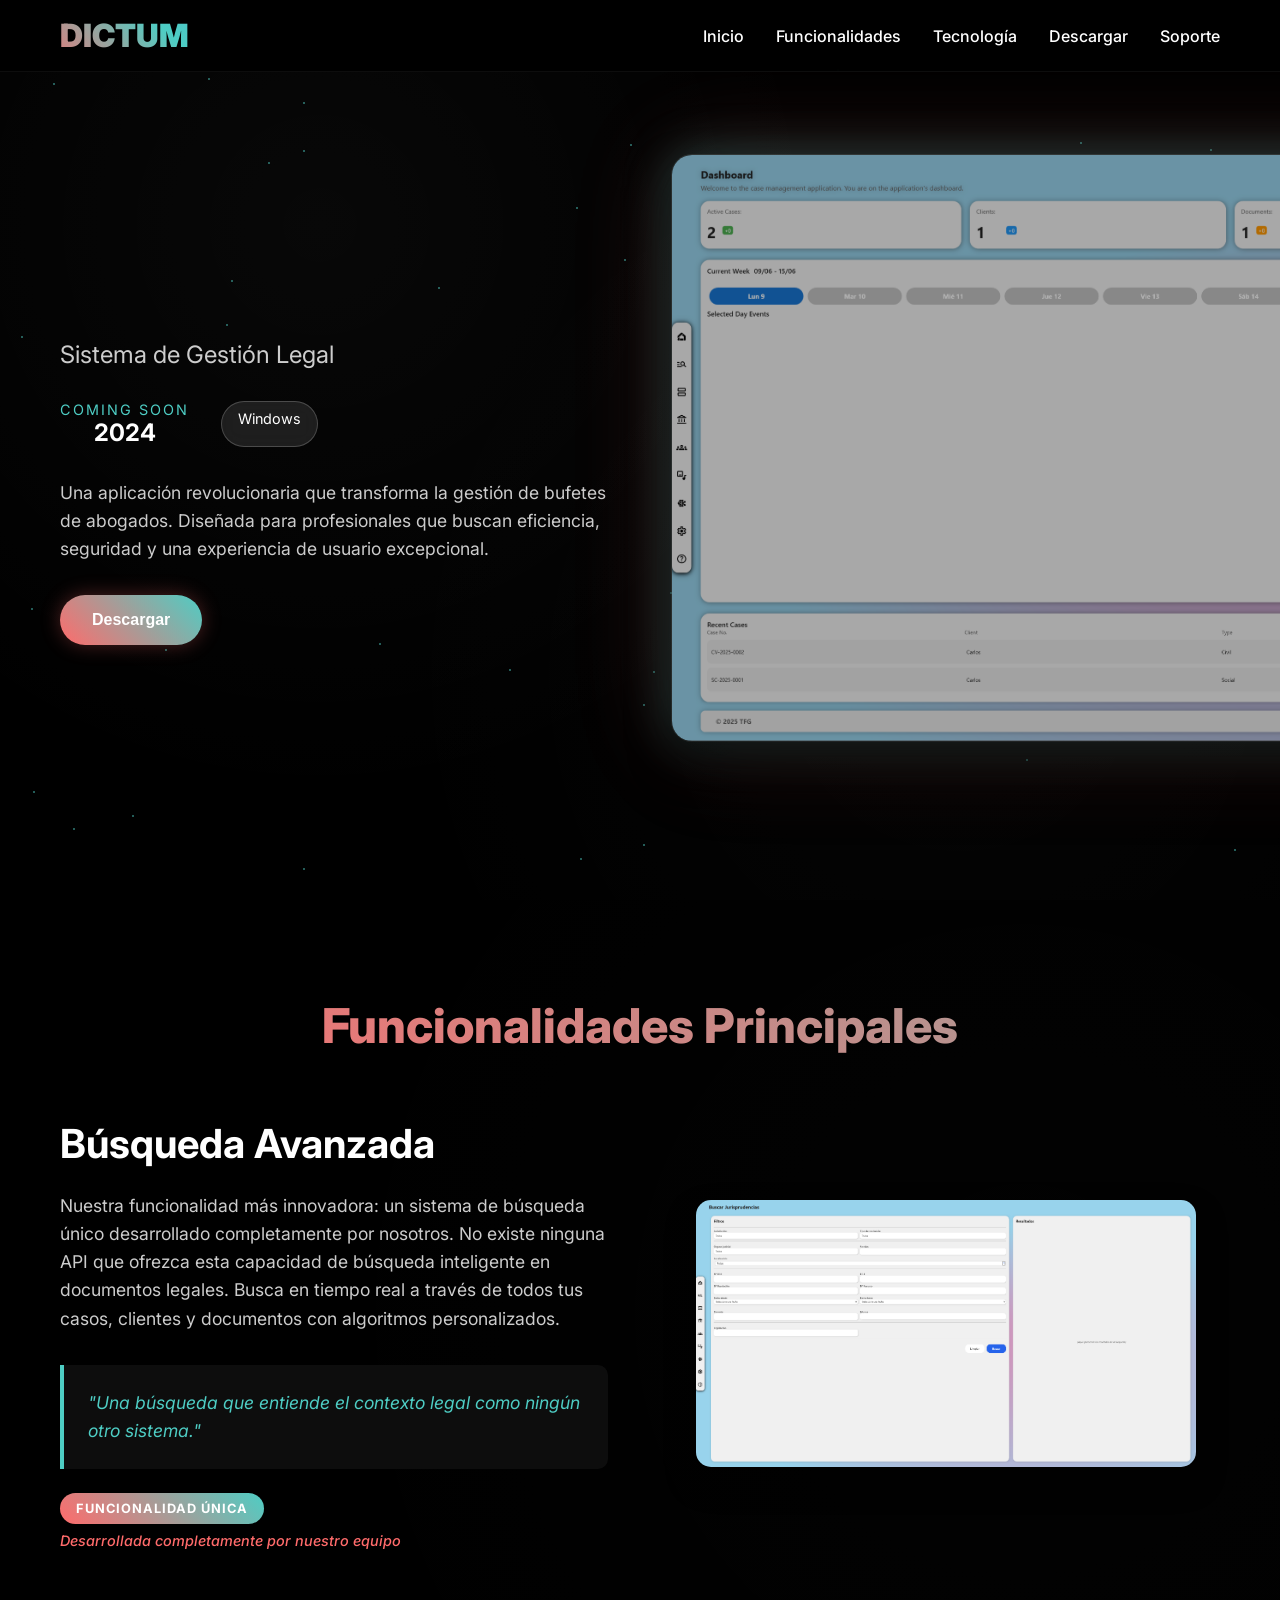
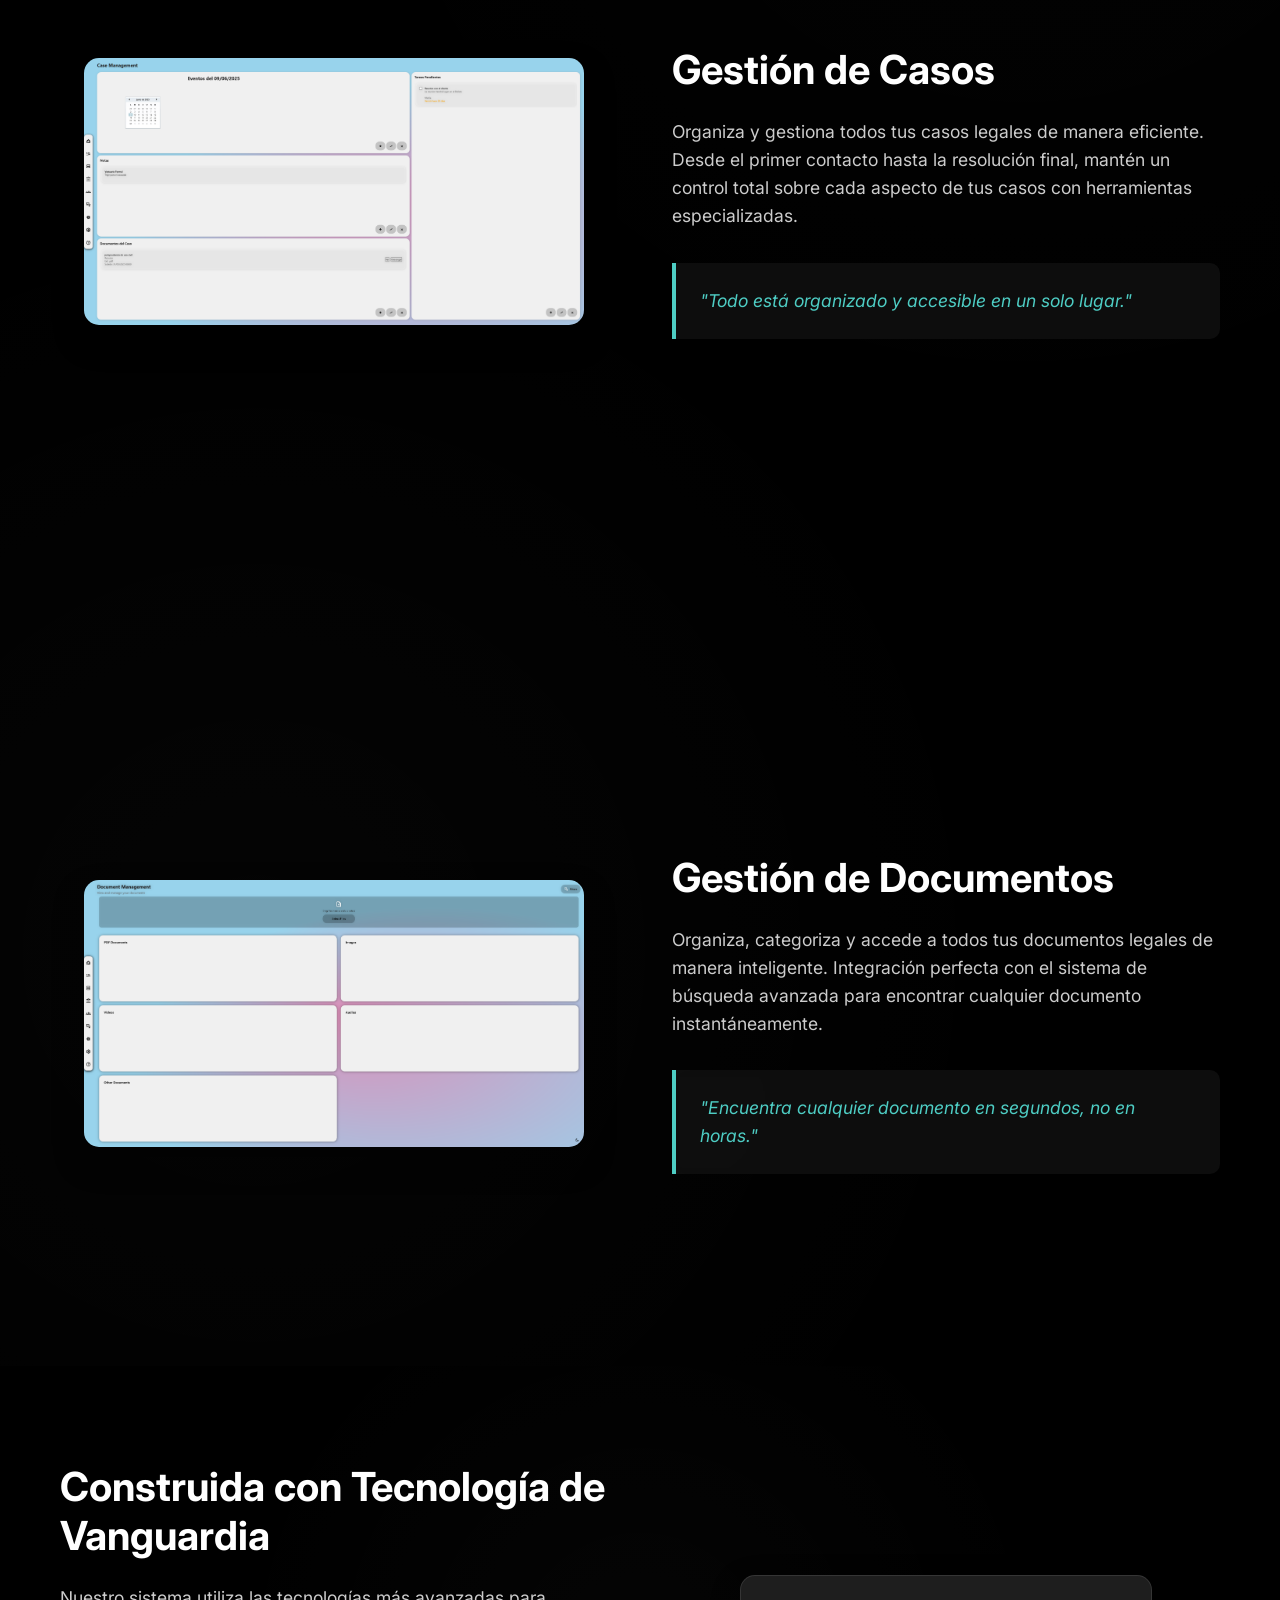
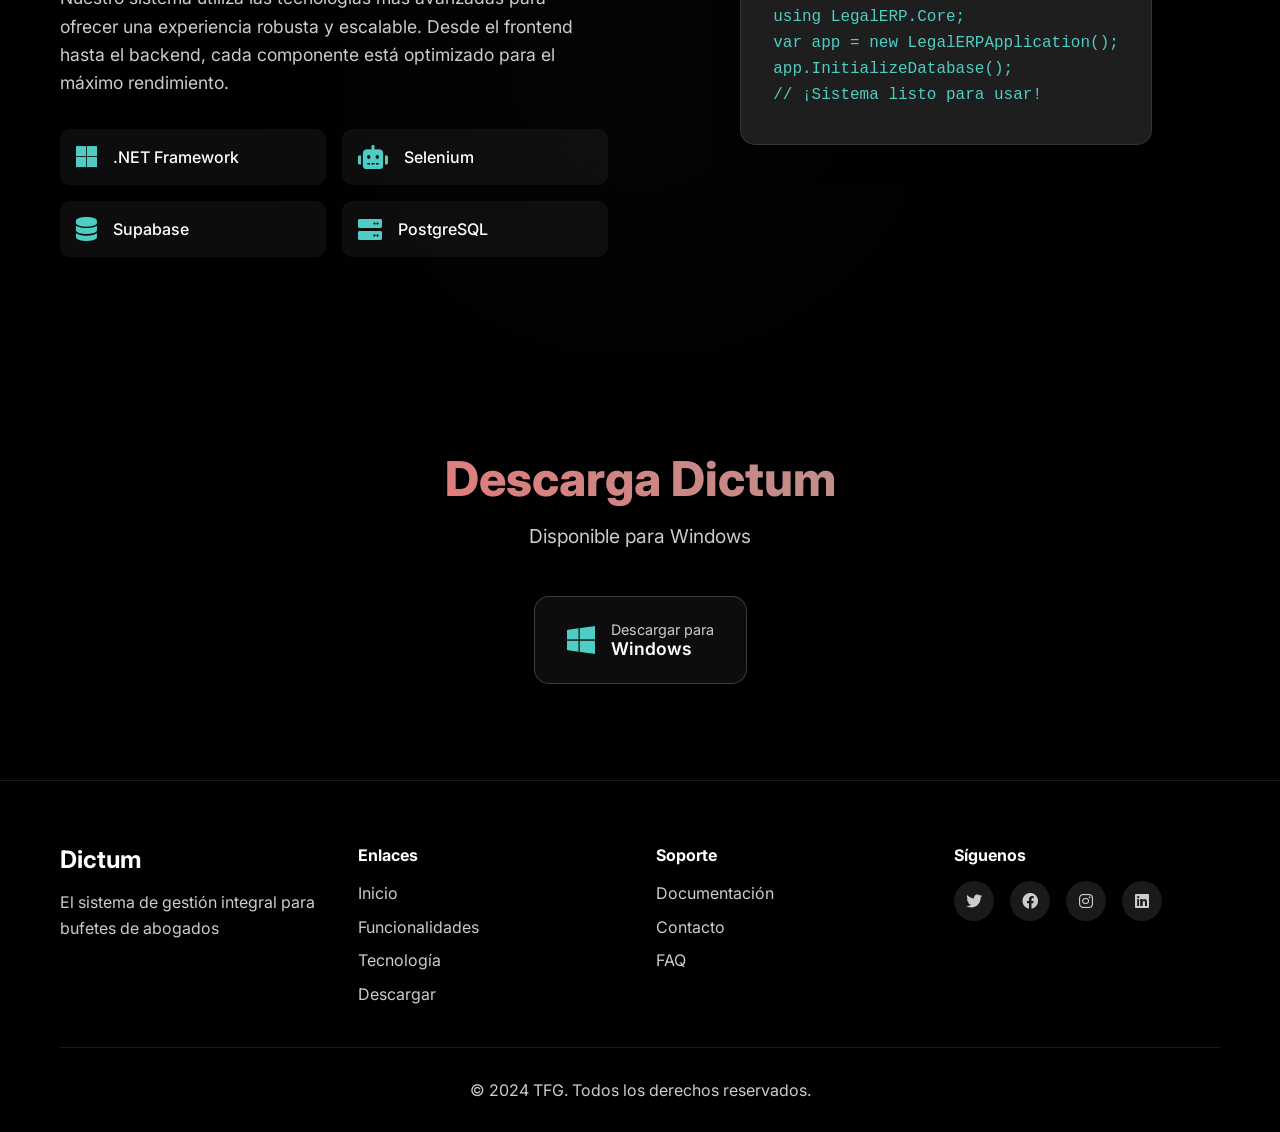
==== index.html @ cd746953 "." ====
<!DOCTYPE html>
<html lang="es">
<head>
    <meta charset="UTF-8">
    <meta name="viewport" content="width=device-width, initial-scale=1.0">
    <title>TFG - Sistema de Gestión Legal</title>
    <link rel="stylesheet" href="gta-style.css">
    <link href="https://fonts.googleapis.com/css2?family=Inter:wght@300;400;500;600;700;800;900&display=swap" rel="stylesheet">
    <link rel="stylesheet" href="https://cdnjs.cloudflare.com/ajax/libs/font-awesome/6.0.0/css/all.min.css">
</head>
<body>
    <!-- Navigation -->
    <nav class="navbar">
        <div class="nav-container">
            <div class="nav-logo">
                <span>DICTUM</span>
            </div>
            <ul class="nav-menu">
                <li><a href="#inicio">Inicio</a></li>
                <li><a href="#personajes">Funcionalidades</a></li>
                <li><a href="#tecnologia">Tecnología</a></li>
                <li><a href="#descargar">Descargar</a></li>
                <li><a href="#soporte">Soporte</a></li>
            </ul>
            <div class="nav-toggle">
                <span></span>
                <span></span>
                <span></span>
            </div>
        </div>
    </nav>

    <!-- Hero Section -->
    <section id="inicio" class="hero">
        <div class="hero-content">
            <div class="hero-text">
                <h1 class="hero-title">
                    <span class="title-main">TFG</span>
                    <span class="title-subtitle">Sistema de Gestión Legal</span>
                </h1>
                <div class="hero-info">
                    <div class="release-info">
                        <span class="coming-soon">Coming Soon</span>
                        <span class="release-date">2024</span>
                    </div>
                    <div class="platforms">
                        <span>Windows</span>
                    </div>
                </div>
                <p class="hero-description">
                    Una aplicación revolucionaria que transforma la gestión de bufetes de abogados. 
                    Diseñada para profesionales que buscan eficiencia, seguridad y una experiencia de usuario excepcional.
                </p>
                <div class="hero-buttons">
                    <button class="btn btn-primary">Descargar</button>
                </div>
            </div>
            <div class="hero-visual">
                <div class="app-showcase">
                    <img src="Recursos/Main/mainclaro.png" alt="TFG App Interface" class="app-screenshot" style="width: 200%;">
                </div>
            </div>
        </div>
    </section>

    <!-- Features Section (Personajes) -->
    <section id="personajes" class="features-section">
        <div class="container">
            <h2 class="section-title">Funcionalidades Principales</h2>
            
            <!-- Búsqueda Avanzada - Funcionalidad Única -->
            <div class="feature-character">
                <div class="character-content">
                    <div class="character-text">
                        <h3>Búsqueda Avanzada</h3>
                        <p>Nuestra funcionalidad más innovadora: un sistema de búsqueda único desarrollado completamente por nosotros. No existe ninguna API que ofrezca esta capacidad de búsqueda inteligente en documentos legales. Busca en tiempo real a través de todos tus casos, clientes y documentos con algoritmos personalizados.</p>
                        <div class="character-quotes">
                            <p>"Una búsqueda que entiende el contexto legal como ningún otro sistema."</p>
                        </div>
                        <div class="feature-highlight">
                            <span class="highlight-badge">FUNCIONALIDAD ÚNICA</span>
                            <span class="highlight-text">Desarrollada completamente por nuestro equipo</span>
                        </div>
                    </div>
                    <div class="character-visual">
                        <img src="Recursos/Busqueda/busquedaClaro.png" alt="Búsqueda Avanzada" class="character-image">
                    </div>
                </div>
            </div>

            <!-- Gestión de Casos -->
            <div class="feature-character">
                <div class="character-content reverse">
                    <div class="character-visual">
                        <img src="Recursos/Casos/casosclaro.png" alt="Gestión de Casos" class="character-image">
                    </div>
                    <div class="character-text">
                        <h3>Gestión de Casos</h3>
                        <p>Organiza y gestiona todos tus casos legales de manera eficiente. Desde el primer contacto hasta la resolución final, mantén un control total sobre cada aspecto de tus casos con herramientas especializadas.</p>
                        <div class="character-quotes">
                            <p>"Todo está organizado y accesible en un solo lugar."</p>
                        </div>
                    </div>
                </div>
            </div>

            <!-- Gestión de Clientes -->
            <div class="feature-character">
                <div class="character-content">
                    <div class="character-text">
                        <h3>Gestión de Clientes</h3>
                        <p>Mantén una base de datos completa de todos tus clientes con información detallada, historial de casos y comunicación integrada. Cada cliente tiene su historia perfectamente documentada.</p>
                        <div class="character-quotes">
                            <p>"Cada cliente tiene su historia, y ahora está perfectamente documentada."</p>
                        </div>
                    </div>
                    <div class="character-visual">
                        <img src="Recursos/Clientes/Clientes.png" alt="Gestión de Clientes" class="character-image">
                    </div>
                </div>
            </div>

            <!-- Gestión de Documentos -->
            <div class="feature-character">
                <div class="character-content reverse">
                    <div class="character-visual">
                        <img src="Recursos/Documentos/documentosclaro.png" alt="Gestión de Documentos" class="character-image">
                    </div>
                    <div class="character-text">
                        <h3>Gestión de Documentos</h3>
                        <p>Organiza, categoriza y accede a todos tus documentos legales de manera inteligente. Integración perfecta con el sistema de búsqueda avanzada para encontrar cualquier documento instantáneamente.</p>
                        <div class="character-quotes">
                            <p>"Encuentra cualquier documento en segundos, no en horas."</p>
                        </div>
                    </div>
                </div>
            </div>
        </div>
    </section>

    <!-- Technology Section -->
    <section id="tecnologia" class="technology-section">
        <div class="container">
            <div class="tech-content">
                <div class="tech-text">
                    <h2>Construida con Tecnología de Vanguardia</h2>
                    <p>Nuestro sistema utiliza las tecnologías más avanzadas para ofrecer una experiencia robusta y escalable. Desde el frontend hasta el backend, cada componente está optimizado para el máximo rendimiento.</p>
                    <div class="tech-stack">
                        <div class="tech-item">
                            <i class="fab fa-microsoft"></i>
                            <span>.NET Framework</span>
                        </div>
                        <div class="tech-item">
                            <i class="fas fa-robot"></i>
                            <span>Selenium</span>
                        </div>
                        <div class="tech-item">
                            <i class="fas fa-database"></i>
                            <span>Supabase</span>
                        </div>
                        <div class="tech-item">
                            <i class="fas fa-server"></i>
                            <span>PostgreSQL</span>
                        </div>
                    </div>
                </div>
                <div class="tech-visual">
                    <div class="code-animation">
                        <div class="code-line">using LegalERP.Core;</div>
                        <div class="code-line">var app = new LegalERPApplication();</div>
                        <div class="code-line">app.InitializeDatabase();</div>
                        <div class="code-line">// ¡Sistema listo para usar!</div>
                    </div>
                </div>
            </div>
        </div>
    </section>

    <!-- Download Section -->
    <section id="descargar" class="download-section">
        <div class="container">
            <h2>Descarga Dictum</h2>
            <p>Disponible para Windows</p>
            <div class="download-buttons">
                <a href="#" class="download-btn">
                    <i class="fab fa-windows"></i>
                    <div>
                        <span>Descargar para</span>
                        <strong>Windows</strong>
                    </div>
                </a>
            </div>
        </div>
    </section>

    <!-- Footer -->
    <footer class="footer">
        <div class="container">
            <div class="footer-content">
                <div class="footer-section">
                    <h3>Dictum</h3>
                    <p>El sistema de gestión integral para bufetes de abogados</p>
                </div>
                <div class="footer-section">
                    <h4>Enlaces</h4>
                    <ul>
                        <li><a href="#inicio">Inicio</a></li>
                        <li><a href="#personajes">Funcionalidades</a></li>
                        <li><a href="#tecnologia">Tecnología</a></li>
                        <li><a href="#descargar">Descargar</a></li>
                    </ul>
                </div>
                <div class="footer-section">
                    <h4>Soporte</h4>
                    <ul>
                        <li><a href="#">Documentación</a></li>
                        <li><a href="#">Contacto</a></li>
                        <li><a href="#">FAQ</a></li>
                    </ul>
                </div>
                <div class="footer-section">
                    <h4>Síguenos</h4>
                    <div class="social-links">
                        <a href="#"><i class="fab fa-twitter"></i></a>
                        <a href="#"><i class="fab fa-facebook"></i></a>
                        <a href="#"><i class="fab fa-instagram"></i></a>
                        <a href="#"><i class="fab fa-linkedin"></i></a>
                    </div>
                </div>
            </div>
            <div class="footer-bottom">
                <p>&copy; 2024 TFG. Todos los derechos reservados.</p>
            </div>
        </div>
    </footer>

    <script src="gta-style.js"></script>
</body>
</html>
---- gta-style.css ----
/* Reset y configuración base */
* {
    margin: 0;
    padding: 0;
    box-sizing: border-box;
}

body {
    font-family: 'Inter', sans-serif;
    background: #000000;
    color: #ffffff;
    overflow-x: hidden;
}

.container {
    max-width: 1200px;
    margin: 0 auto;
    padding: 0 20px;
}

/* Navigation */
.navbar {
    position: fixed;
    top: 0;
    width: 100%;
    background: rgba(0, 0, 0, 0.95);
    backdrop-filter: blur(10px);
    z-index: 1000;
    padding: 1rem 0;
    border-bottom: 1px solid rgba(255, 255, 255, 0.05);
}

.nav-container {
    max-width: 1200px;
    margin: 0 auto;
    padding: 0 20px;
    display: flex;
    justify-content: space-between;
    align-items: center;
}

.nav-logo span {
    font-size: 2rem;
    font-weight: 900;
    background: linear-gradient(45deg, #ff6b6b, #4ecdc4, #45b7d1);
    background-size: 200% 200%;
    -webkit-background-clip: text;
    -webkit-text-fill-color: transparent;
    background-clip: text;
    animation: gradientShift 3s ease-in-out infinite;
}

@keyframes gradientShift {
    0%, 100% { background-position: 0% 50%; }
    50% { background-position: 100% 50%; }
}

.nav-menu {
    display: flex;
    list-style: none;
    gap: 2rem;
}

.nav-menu a {
    color: #ffffff;
    text-decoration: none;
    font-weight: 500;
    transition: all 0.3s ease;
    position: relative;
}

.nav-menu a:hover {
    color: #4ecdc4;
    text-shadow: 0 0 10px rgba(78, 205, 196, 0.5);
}

.nav-menu a::after {
    content: '';
    position: absolute;
    bottom: -5px;
    left: 0;
    width: 0;
    height: 2px;
    background: linear-gradient(45deg, #ff6b6b, #4ecdc4);
    transition: width 0.3s ease;
}

.nav-menu a:hover::after {
    width: 100%;
}

.nav-toggle {
    display: none;
    flex-direction: column;
    cursor: pointer;
}

.nav-toggle span {
    width: 25px;
    height: 3px;
    background: #ffffff;
    margin: 3px 0;
    transition: 0.3s;
}

/* Hero Section */
.hero {
    min-height: 100vh;
    display: flex;
    align-items: center;
    background: #000000;
    position: relative;
    overflow: hidden;
}

.hero::before {
    content: '';
    position: absolute;
    top: 0;
    left: 0;
    right: 0;
    bottom: 0;
    background: 
        radial-gradient(circle at 25% 25%, rgba(255, 255, 255, 0.03) 0%, transparent 50%),
        radial-gradient(circle at 75% 75%, rgba(255, 255, 255, 0.02) 0%, transparent 50%);
    animation: subtleMove 30s ease-in-out infinite;
}

@keyframes subtleMove {
    0%, 100% { 
        transform: translate(0, 0);
        opacity: 0.5;
    }
    50% { 
        transform: translate(-1%, -1%);
        opacity: 0.8;
    }
}

.hero-content {
    max-width: 1200px;
    margin: 0 auto;
    padding: 0 20px;
    display: grid;
    grid-template-columns: 1fr 1fr;
    gap: 4rem;
    align-items: center;
    position: relative;
    z-index: 2;
}

.hero-title {
    margin-bottom: 2rem;
}

.title-main {
    display: block;
    font-size: 4rem;
    font-weight: 900;
    background: linear-gradient(45deg, #ff6b6b, #4ecdc4, #45b7d1);
    background-size: 200% 200%;
    -webkit-background-clip: text;
    -webkit-text-fill-color: transparent;
    background-clip: text;
    animation: gradientShift 3s ease-in-out infinite;
    margin-bottom: 0.5rem;
}

.title-subtitle {
    display: block;
    font-size: 1.5rem;
    font-weight: 400;
    color: #ffffff;
    opacity: 0.8;
}

.hero-info {
    display: flex;
    gap: 2rem;
    margin-bottom: 2rem;
}

.release-info {
    display: flex;
    flex-direction: column;
    align-items: center;
}

.coming-soon {
    font-size: 0.9rem;
    color: #4ecdc4;
    text-transform: uppercase;
    letter-spacing: 2px;
}

.release-date {
    font-size: 1.5rem;
    font-weight: 700;
    color: #ffffff;
}

.platforms {
    display: flex;
    gap: 1rem;
    justify-content: center;
}

.platforms span {
    padding: 0.5rem 1rem;
    background: rgba(255, 255, 255, 0.1);
    border: 1px solid rgba(255, 255, 255, 0.2);
    border-radius: 25px;
    font-size: 0.9rem;
    backdrop-filter: blur(10px);
}

.hero-description {
    font-size: 1.1rem;
    line-height: 1.6;
    color: #cccccc;
    margin-bottom: 2rem;
}

.hero-buttons {
    display: flex;
    gap: 1rem;
}

.btn {
    padding: 1rem 2rem;
    border: none;
    border-radius: 50px;
    font-size: 1rem;
    font-weight: 600;
    cursor: pointer;
    transition: all 0.3s ease;
    text-decoration: none;
    display: inline-block;
    text-align: center;
}

.btn-primary {
    background: linear-gradient(45deg, #ff6b6b, #4ecdc4);
    color: #ffffff;
    box-shadow: 0 0 20px rgba(255, 107, 107, 0.3);
}

.btn-primary:hover {
    transform: translateY(-2px);
    box-shadow: 0 0 30px rgba(255, 107, 107, 0.5);
}

.btn-secondary {
    background: transparent;
    color: #ffffff;
    border: 2px solid rgba(255, 255, 255, 0.3);
    backdrop-filter: blur(10px);
}

.btn-secondary:hover {
    background: rgba(255, 255, 255, 0.1);
    border-color: #4ecdc4;
    box-shadow: 0 0 20px rgba(78, 205, 196, 0.3);
}

.hero-visual {
    display: flex;
    justify-content: center;
    align-items: center;
}

.app-showcase {
    position: relative;
    max-width: 900px;
    perspective: 1000px;
}

.app-screenshot {
    width: 200%;
    height: auto;
    border-radius: 20px;
    box-shadow: 
        0 20px 40px rgba(0, 0, 0, 0.5),
        0 0 0 1px rgba(255, 255, 255, 0.1),
        0 0 50px rgba(78, 205, 196, 0.3),
        0 0 100px rgba(255, 107, 107, 0.2);
    transition: all 0.5s cubic-bezier(0.4, 0, 0.2, 1);
    transform: rotateY(-5deg) rotateX(5deg) translateZ(20px);
    filter: drop-shadow(0 10px 20px rgba(0, 0, 0, 0.3));
    animation: float3D 6s ease-in-out infinite;
}

@keyframes float3D {
    0%, 100% {
        transform: rotateY(-5deg) rotateX(5deg) translateZ(20px) translateY(0px);
    }
    50% {
        transform: rotateY(-8deg) rotateX(8deg) translateZ(30px) translateY(-10px);
    }
}

.app-screenshot:hover {
    transform: rotateY(-10deg) rotateX(10deg) translateZ(40px) scale(1.05);
    box-shadow: 
        0 30px 60px rgba(0, 0, 0, 0.6),
        0 0 0 1px rgba(255, 255, 255, 0.2),
        0 0 80px rgba(78, 205, 196, 0.5),
        0 0 150px rgba(255, 107, 107, 0.3);
}

/* Efecto de brillo en hover */
.app-showcase::before {
    content: '';
    position: absolute;
    top: 0;
    left: 0;
    right: 0;
    bottom: 0;
    background: linear-gradient(
        45deg,
        transparent 30%,
        rgba(255, 255, 255, 0.1) 50%,
        transparent 70%
    );
    border-radius: 20px;
    opacity: 0;
    transition: opacity 0.5s ease;
    pointer-events: none;
    z-index: 1;
}

.app-screenshot:hover + .app-showcase::before,
.app-showcase:hover::before {
    opacity: 1;
}

/* Features Section */
.features-section {
    padding: 6rem 0;
    background: #000000;
    position: relative;
    overflow: hidden;
}

.features-section::before {
    content: '';
    position: absolute;
    top: 0;
    left: 0;
    right: 0;
    bottom: 0;
    background: 
        radial-gradient(circle at 20% 80%, rgba(255, 255, 255, 0.02) 0%, transparent 40%),
        radial-gradient(circle at 80% 20%, rgba(255, 255, 255, 0.01) 0%, transparent 40%);
    animation: subtleMove 35s ease-in-out infinite reverse;
    pointer-events: none;
}

.section-title {
    text-align: center;
    font-size: 3rem;
    font-weight: 800;
    margin-bottom: 4rem;
    background: linear-gradient(45deg, #ff6b6b, #4ecdc4);
    background-size: 200% 200%;
    -webkit-background-clip: text;
    -webkit-text-fill-color: transparent;
    background-clip: text;
    animation: gradientShift 3s ease-in-out infinite;
    position: relative;
    z-index: 2;
}

.feature-character {
    margin-bottom: 6rem;
    position: relative;
    z-index: 2;
}

.feature-character:first-child {
    background: rgba(255, 255, 255, 0.02);
    border-radius: 20px;
    padding: 3rem;
    border: 1px solid rgba(255, 107, 107, 0.2);
    box-shadow: 0 20px 40px rgba(0, 0, 0, 0.3);
    margin-bottom: 8rem;
}

.feature-character:first-child::before {
    content: '';
    position: absolute;
    top: -2px;
    left: -2px;
    right: -2px;
    bottom: -2px;
    background: linear-gradient(45deg, #ff6b6b, #4ecdc4, #45b7d1);
    border-radius: 22px;
    z-index: -1;
    opacity: 0.3;
    animation: borderGlow 3s ease-in-out infinite;
}

@keyframes borderGlow {
    0%, 100% {
        opacity: 0.3;
        transform: scale(1);
    }
    50% {
        opacity: 0.6;
        transform: scale(1.02);
    }
}

.character-content {
    display: grid;
    grid-template-columns: 1fr 1fr;
    gap: 4rem;
    align-items: center;
}

.character-content.reverse {
    grid-template-columns: 1fr 1fr;
}

.character-content.reverse .character-visual {
    order: -1;
}

.character-text h3 {
    font-size: 2.5rem;
    font-weight: 700;
    margin-bottom: 1.5rem;
    color: #ffffff;
}

.character-text p {
    font-size: 1.1rem;
    line-height: 1.6;
    color: #cccccc;
    margin-bottom: 2rem;
}

.character-quotes {
    background: rgba(255, 255, 255, 0.05);
    border-left: 4px solid #4ecdc4;
    padding: 1.5rem;
    border-radius: 0 10px 10px 0;
    backdrop-filter: blur(10px);
}

.character-quotes p {
    font-style: italic;
    color: #4ecdc4;
    margin: 0;
}

.feature-highlight {
    margin-top: 1.5rem;
    display: flex;
    flex-direction: column;
    gap: 0.5rem;
}

.highlight-badge {
    display: inline-block;
    background: linear-gradient(45deg, #ff6b6b, #4ecdc4);
    color: #ffffff;
    padding: 0.5rem 1rem;
    border-radius: 25px;
    font-size: 0.8rem;
    font-weight: 700;
    text-transform: uppercase;
    letter-spacing: 1px;
    align-self: flex-start;
    animation: pulse 2s ease-in-out infinite;
}

@keyframes pulse {
    0%, 100% {
        transform: scale(1);
        box-shadow: 0 0 20px rgba(255, 107, 107, 0.3);
    }
    50% {
        transform: scale(1.05);
        box-shadow: 0 0 30px rgba(255, 107, 107, 0.5);
    }
}

.highlight-text {
    color: #ff6b6b;
    font-size: 0.9rem;
    font-weight: 500;
    font-style: italic;
}

.character-visual {
    display: flex;
    justify-content: center;
}

.character-image {
    width: 100%;
    max-width: 500px;
    height: auto;
    border-radius: 15px;
    box-shadow: 0 15px 30px rgba(0, 0, 0, 0.4);
    transition: transform 0.3s ease;
}

.character-image:hover {
    transform: scale(1.05);
}

/* Technology Section */
.technology-section {
    padding: 6rem 0;
    background: #000000;
    position: relative;
    overflow: hidden;
}

.technology-section::before {
    content: '';
    position: absolute;
    top: 0;
    left: 0;
    right: 0;
    bottom: 0;
    background: 
        radial-gradient(circle at 50% 50%, rgba(255, 255, 255, 0.02) 0%, transparent 60%);
    animation: subtleMove 40s ease-in-out infinite;
    pointer-events: none;
}

.tech-content {
    display: grid;
    grid-template-columns: 1fr 1fr;
    gap: 4rem;
    align-items: center;
    position: relative;
    z-index: 2;
}

.tech-text h2 {
    font-size: 2.5rem;
    font-weight: 700;
    margin-bottom: 1.5rem;
    color: #ffffff;
}

.tech-text p {
    font-size: 1.1rem;
    line-height: 1.6;
    color: #cccccc;
    margin-bottom: 2rem;
}

.tech-stack {
    display: grid;
    grid-template-columns: 1fr 1fr;
    gap: 1rem;
}

.tech-item {
    display: flex;
    align-items: center;
    gap: 1rem;
    padding: 1rem;
    background: rgba(255, 255, 255, 0.05);
    border-radius: 10px;
    backdrop-filter: blur(10px);
    transition: all 0.3s ease;
}

.tech-item:hover {
    background: rgba(255, 255, 255, 0.1);
    transform: translateY(-2px);
}

.tech-item i {
    font-size: 1.5rem;
    color: #4ecdc4;
}

.tech-item span {
    font-weight: 500;
    color: #ffffff;
}

.tech-visual {
    display: flex;
    justify-content: center;
}

.code-animation {
    background: #1e1e1e;
    border-radius: 15px;
    padding: 2rem;
    border: 1px solid rgba(255, 255, 255, 0.1);
    box-shadow: 0 10px 30px rgba(0, 0, 0, 0.3);
}

.code-line {
    color: #4ecdc4;
    font-family: 'Courier New', monospace;
    font-size: 1rem;
    margin-bottom: 0.5rem;
    opacity: 0;
    animation: fadeInUp 0.5s ease forwards;
}

.code-line:nth-child(1) { animation-delay: 0.2s; }
.code-line:nth-child(2) { animation-delay: 0.4s; }
.code-line:nth-child(3) { animation-delay: 0.6s; }
.code-line:nth-child(4) { animation-delay: 0.8s; }

@keyframes fadeInUp {
    from {
        opacity: 0;
        transform: translateY(20px);
    }
    to {
        opacity: 1;
        transform: translateY(0);
    }
}

/* Download Section */
.download-section {
    padding: 6rem 0;
    background: #000000;
    text-align: center;
}

.download-section h2 {
    font-size: 3rem;
    font-weight: 800;
    margin-bottom: 1rem;
    background: linear-gradient(45deg, #ff6b6b, #4ecdc4);
    background-size: 200% 200%;
    -webkit-background-clip: text;
    -webkit-text-fill-color: transparent;
    background-clip: text;
    animation: gradientShift 3s ease-in-out infinite;
}

.download-section p {
    font-size: 1.2rem;
    color: #cccccc;
    margin-bottom: 3rem;
}

.download-buttons {
    display: flex;
    justify-content: center;
    gap: 2rem;
    flex-wrap: wrap;
}

.download-btn {
    display: flex;
    align-items: center;
    gap: 1rem;
    padding: 1.5rem 2rem;
    background: rgba(255, 255, 255, 0.05);
    border: 1px solid rgba(255, 255, 255, 0.2);
    border-radius: 15px;
    text-decoration: none;
    color: #ffffff;
    transition: all 0.3s ease;
    backdrop-filter: blur(10px);
    min-width: 200px;
}

.download-btn:hover {
    background: rgba(255, 255, 255, 0.1);
    border-color: #4ecdc4;
    transform: translateY(-5px);
    box-shadow: 0 10px 30px rgba(78, 205, 196, 0.3);
}

.download-btn i {
    font-size: 2rem;
    color: #4ecdc4;
}

.download-btn div {
    text-align: left;
}

.download-btn span {
    display: block;
    font-size: 0.9rem;
    color: #cccccc;
}

.download-btn strong {
    display: block;
    font-size: 1.1rem;
    font-weight: 600;
}

/* Footer */
.footer {
    background: #000000;
    padding: 4rem 0 2rem;
    border-top: 1px solid rgba(255, 255, 255, 0.1);
}

.footer-content {
    display: grid;
    grid-template-columns: repeat(auto-fit, minmax(250px, 1fr));
    gap: 2rem;
    margin-bottom: 2rem;
}

.footer-section h3,
.footer-section h4 {
    color: #ffffff;
    margin-bottom: 1rem;
}

.footer-section h3 {
    font-size: 1.5rem;
    font-weight: 700;
}

.footer-section p,
.footer-section li {
    color: #cccccc;
    line-height: 1.6;
}

.footer-section ul {
    list-style: none;
}

.footer-section ul li {
    margin-bottom: 0.5rem;
}

.footer-section a {
    color: #cccccc;
    text-decoration: none;
    transition: color 0.3s ease;
}

.footer-section a:hover {
    color: #4ecdc4;
}

.social-links {
    display: flex;
    gap: 1rem;
}

.social-links a {
    display: flex;
    align-items: center;
    justify-content: center;
    width: 40px;
    height: 40px;
    background: rgba(255, 255, 255, 0.1);
    border-radius: 50%;
    transition: all 0.3s ease;
}

.social-links a:hover {
    background: #4ecdc4;
    transform: translateY(-2px);
}

.footer-bottom {
    text-align: center;
    padding-top: 2rem;
    border-top: 1px solid rgba(255, 255, 255, 0.1);
    color: #cccccc;
}

/* Responsive Design */
@media (max-width: 768px) {
    .nav-menu {
        display: none;
    }
    
    .nav-toggle {
        display: flex;
    }
    
    .hero-content {
        grid-template-columns: 1fr;
        text-align: center;
        gap: 2rem;
    }
    
    .title-main {
        font-size: 2.5rem;
    }
    
    .hero-info {
        justify-content: center;
    }
    
    .app-showcase {
        max-width: 100%;
        perspective: 500px;
    }
    
    .app-screenshot {
        transform: rotateY(-3deg) rotateX(3deg) translateZ(10px);
        animation: float3DMobile 4s ease-in-out infinite;
        max-width: 95%;
        margin: 0 auto;
    }
    
    .app-screenshot:hover {
        transform: rotateY(-5deg) rotateX(5deg) translateZ(20px) scale(1.02);
    }
    
    @keyframes float3DMobile {
        0%, 100% {
            transform: rotateY(-3deg) rotateX(3deg) translateZ(10px) translateY(0px);
        }
        50% {
            transform: rotateY(-5deg) rotateX(5deg) translateZ(15px) translateY(-5px);
        }
    }
    
    .feature-character:first-child {
        padding: 2rem;
        margin-bottom: 4rem;
    }
    
    .feature-character:first-child::before {
        display: none;
    }
    
    .highlight-badge {
        font-size: 0.7rem;
        padding: 0.4rem 0.8rem;
    }
    
    .character-content {
        grid-template-columns: 1fr;
        gap: 2rem;
    }
    
    .character-content.reverse .character-visual {
        order: 0;
    }
    
    .character-image {
        max-width: 100%;
    }
    
    .tech-content {
        grid-template-columns: 1fr;
        gap: 2rem;
    }
    
    .download-buttons {
        flex-direction: column;
        align-items: center;
    }
    
    .section-title {
        font-size: 2rem;
    }
    
    .character-text h3 {
        font-size: 2rem;
    }
    
    .tech-text h2 {
        font-size: 2rem;
    }
    
    .download-section h2 {
        font-size: 2rem;
    }
}

@media (max-width: 480px) {
    .container {
        padding: 0 15px;
    }
    
    .title-main {
        font-size: 2rem;
    }
    
    .hero-buttons {
        flex-direction: column;
        align-items: center;
    }
    
    .btn {
        width: 100%;
        max-width: 300px;
    }
}
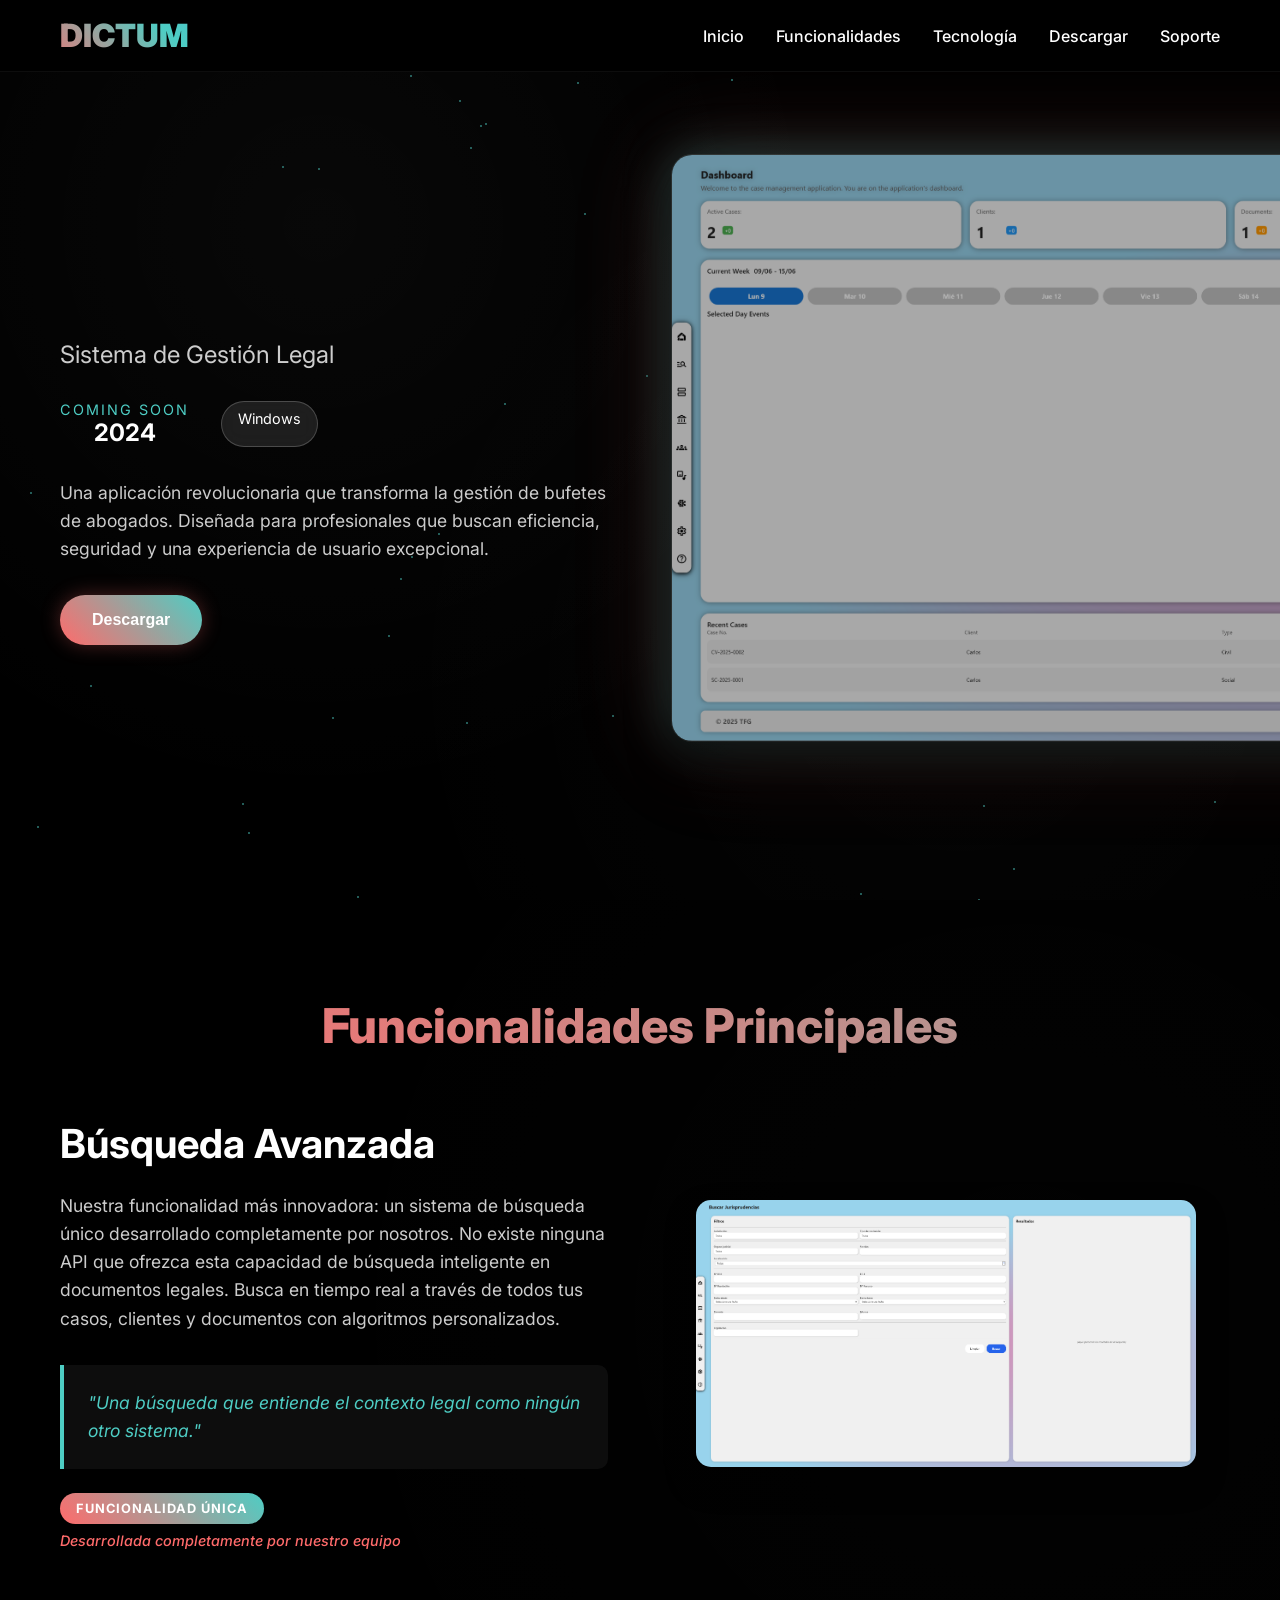
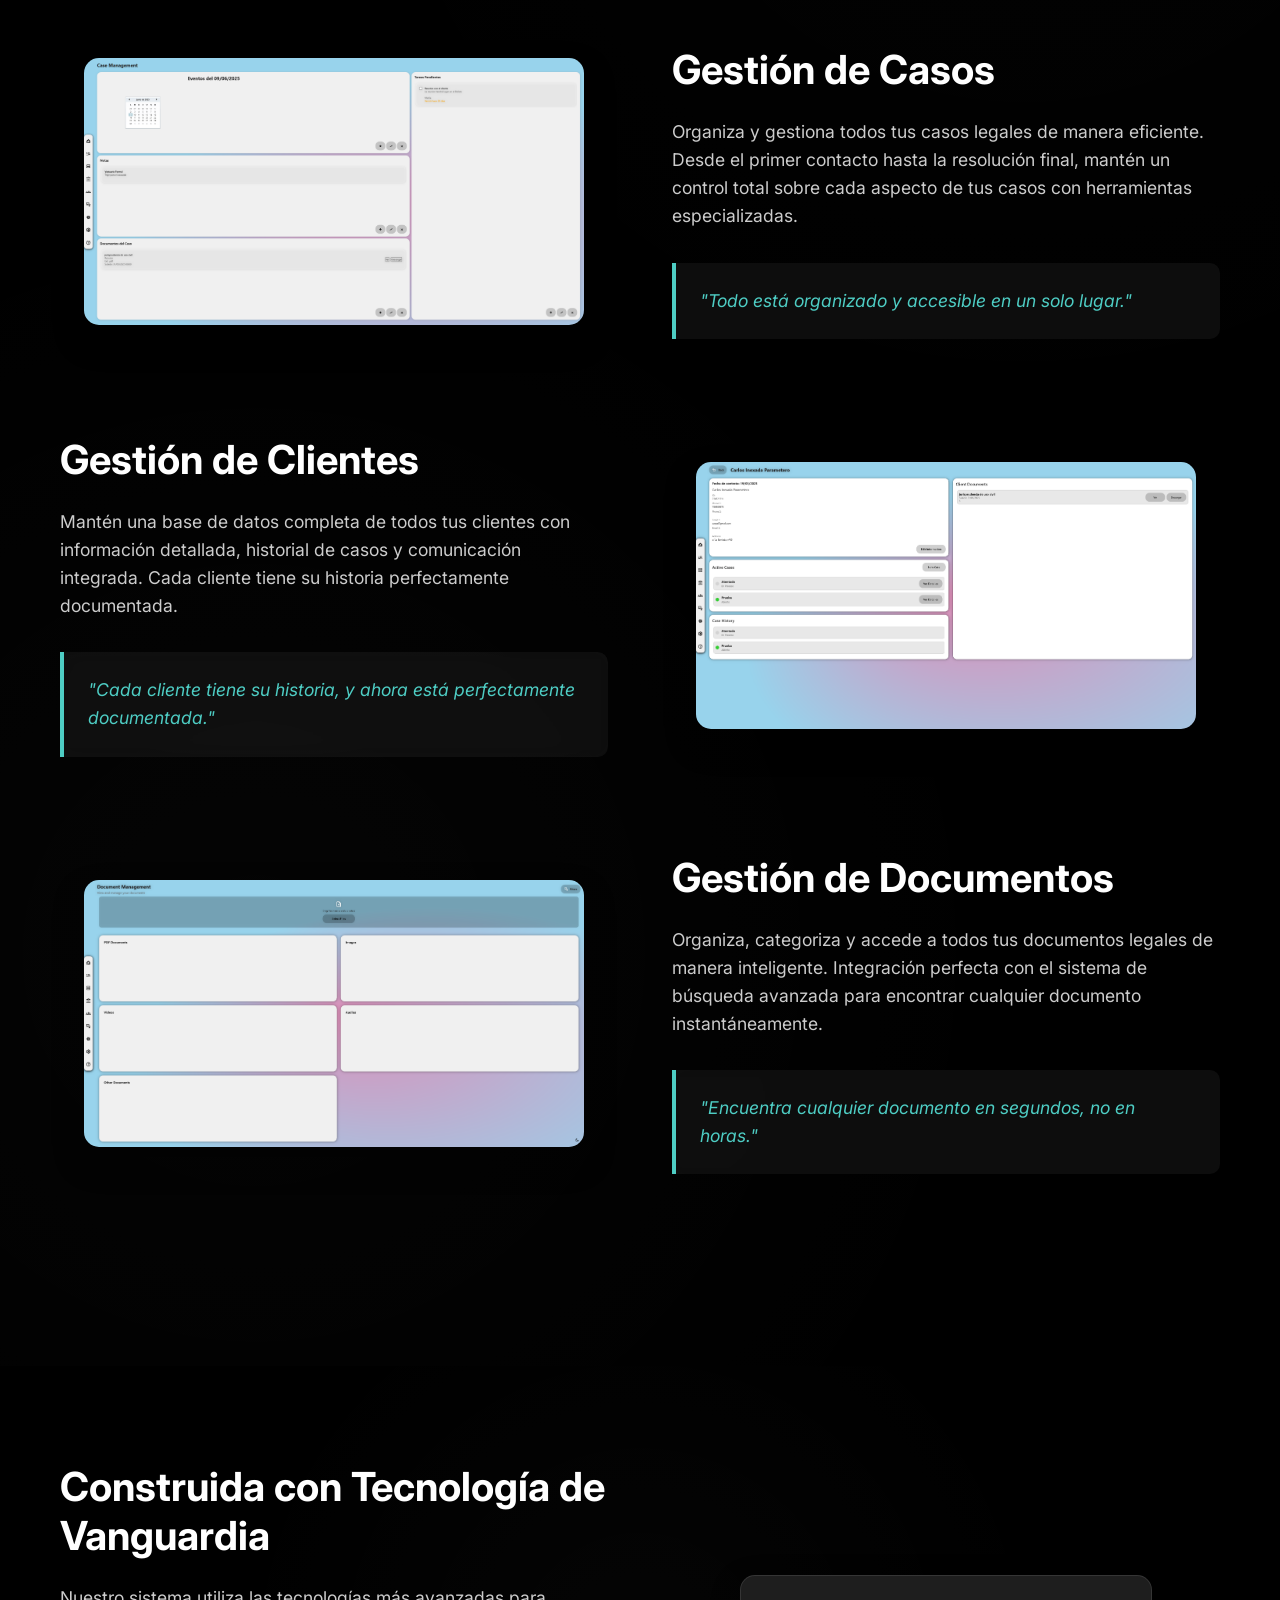
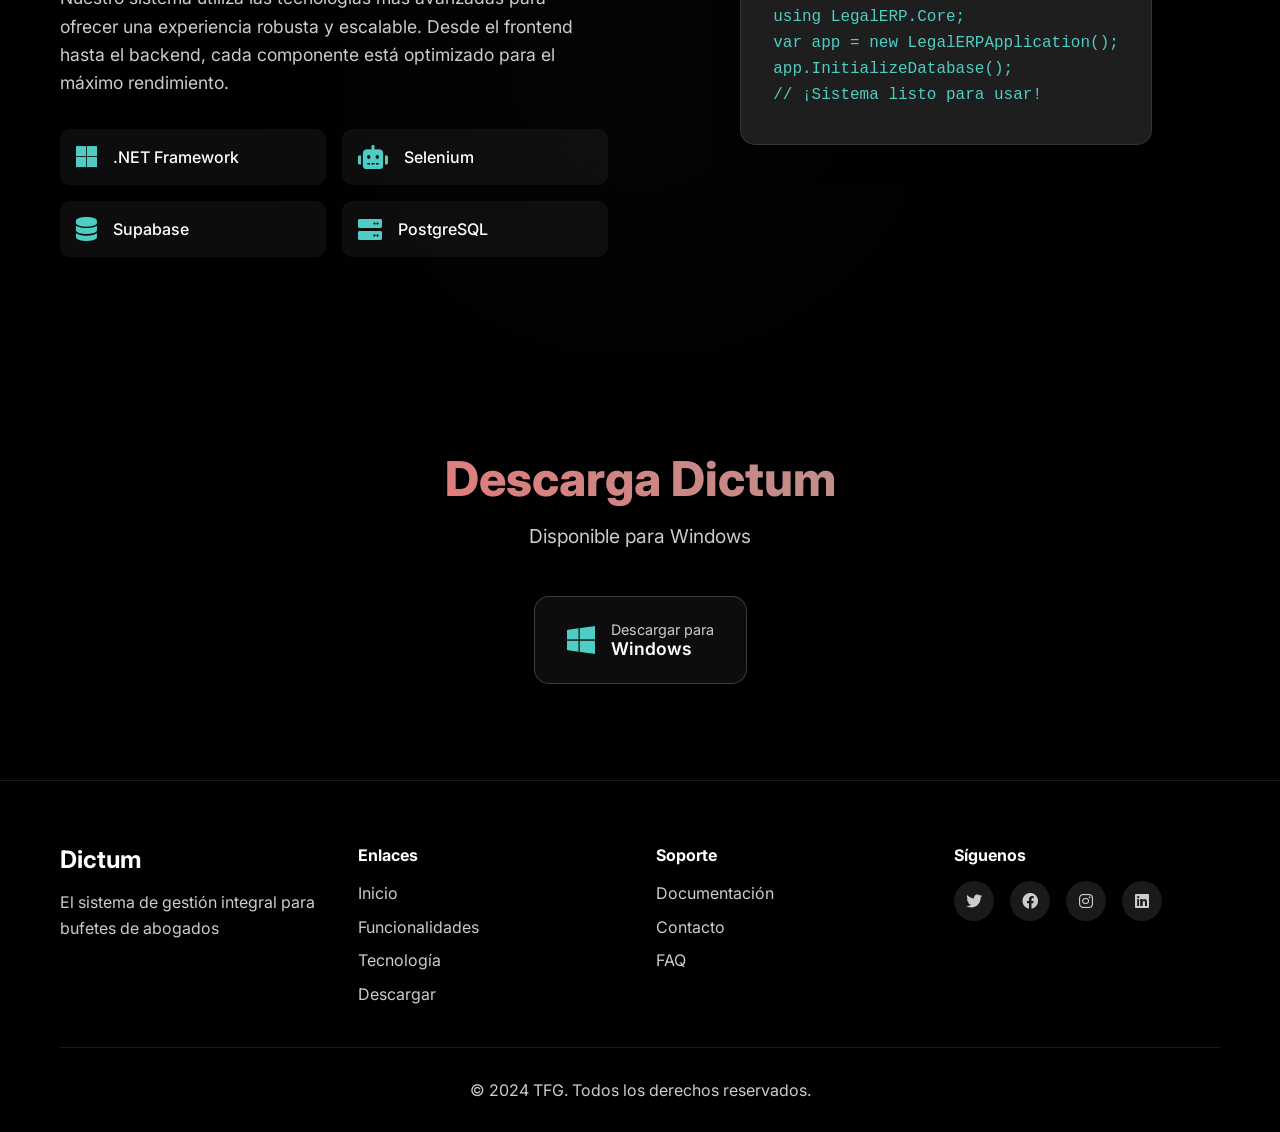
==== commit 64ddf7a7: "Update index.html" ====
--- a/index.html
+++ b/index.html
@@ -3,7 +3,7 @@
 <head>
     <meta charset="UTF-8">
     <meta name="viewport" content="width=device-width, initial-scale=1.0">
-    <title>TFG - Sistema de Gestión Legal</title>
+    <title>Dictum</title>
     <link rel="stylesheet" href="gta-style.css">
     <link href="https://fonts.googleapis.com/css2?family=Inter:wght@300;400;500;600;700;800;900&display=swap" rel="stylesheet">
     <link rel="stylesheet" href="https://cdnjs.cloudflare.com/ajax/libs/font-awesome/6.0.0/css/all.min.css">
@@ -236,4 +236,4 @@
 
     <script src="gta-style.js"></script>
 </body>
-</html> +</html> 
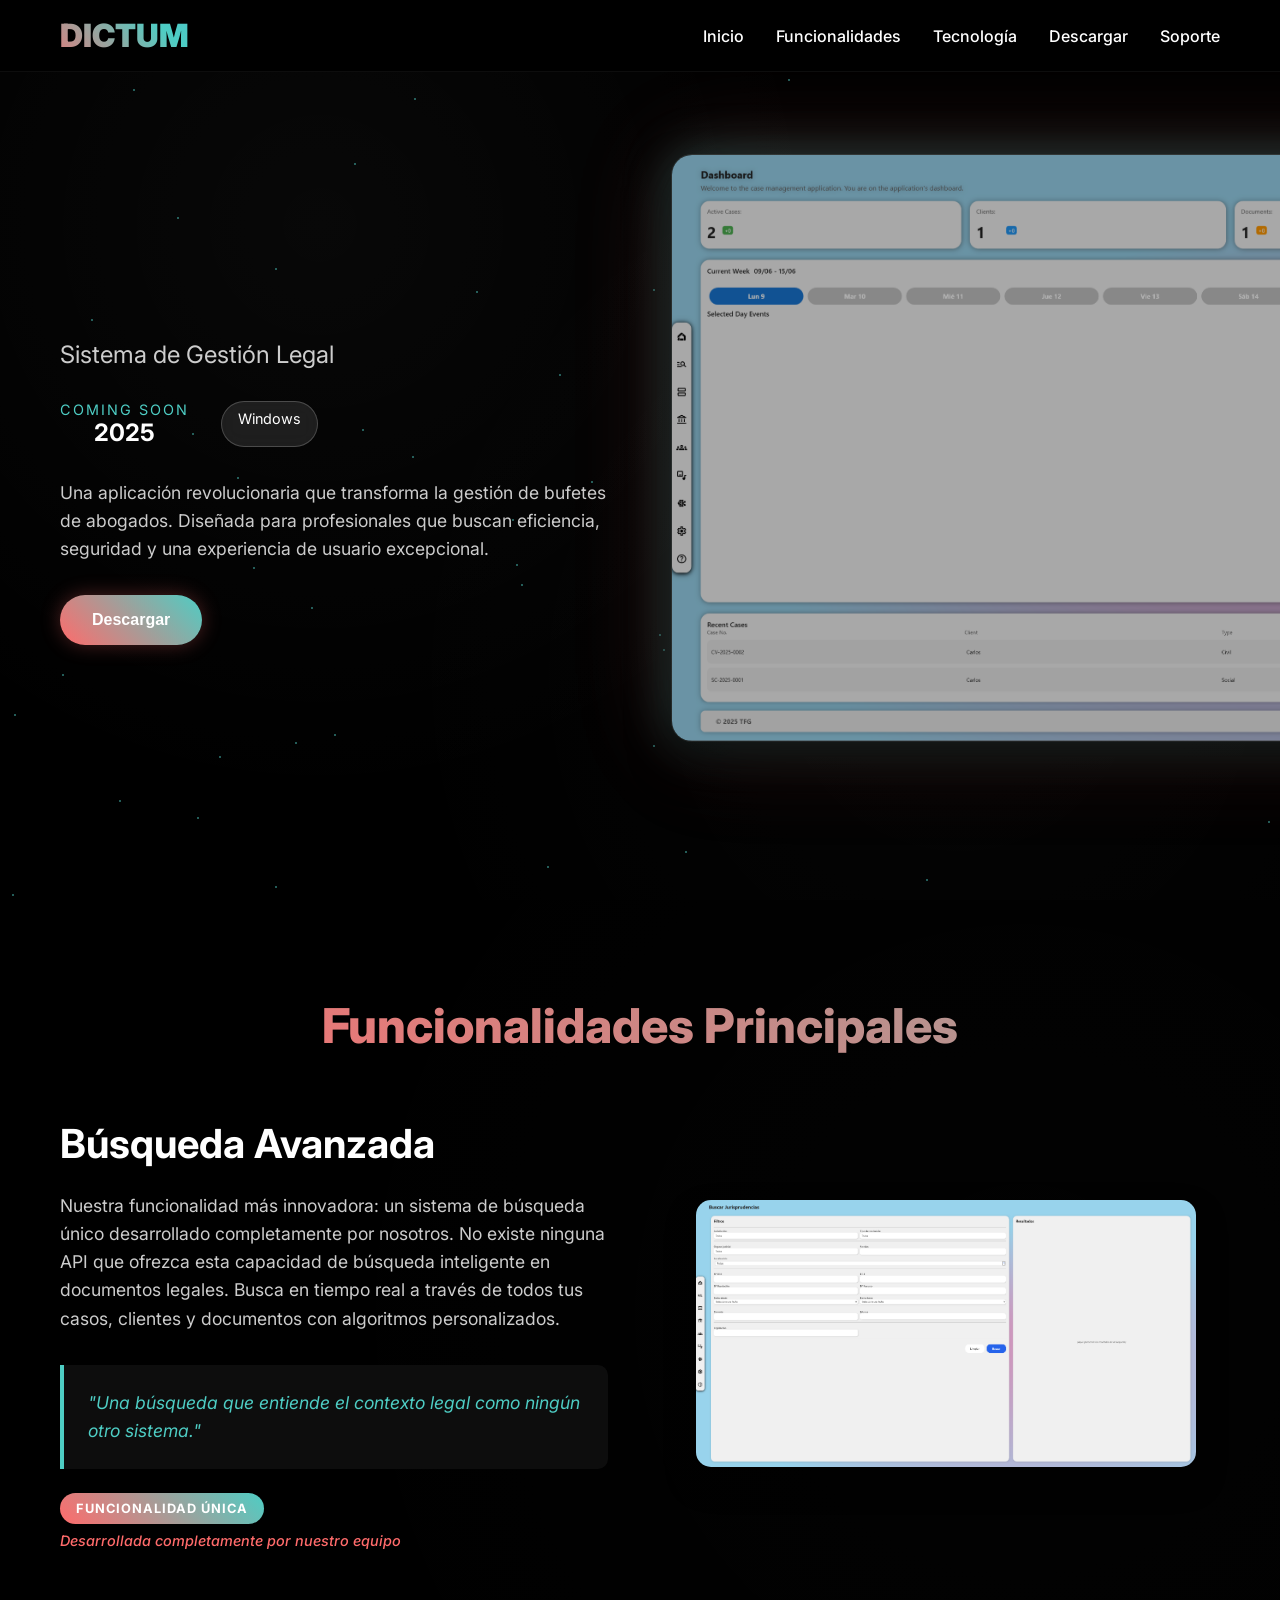
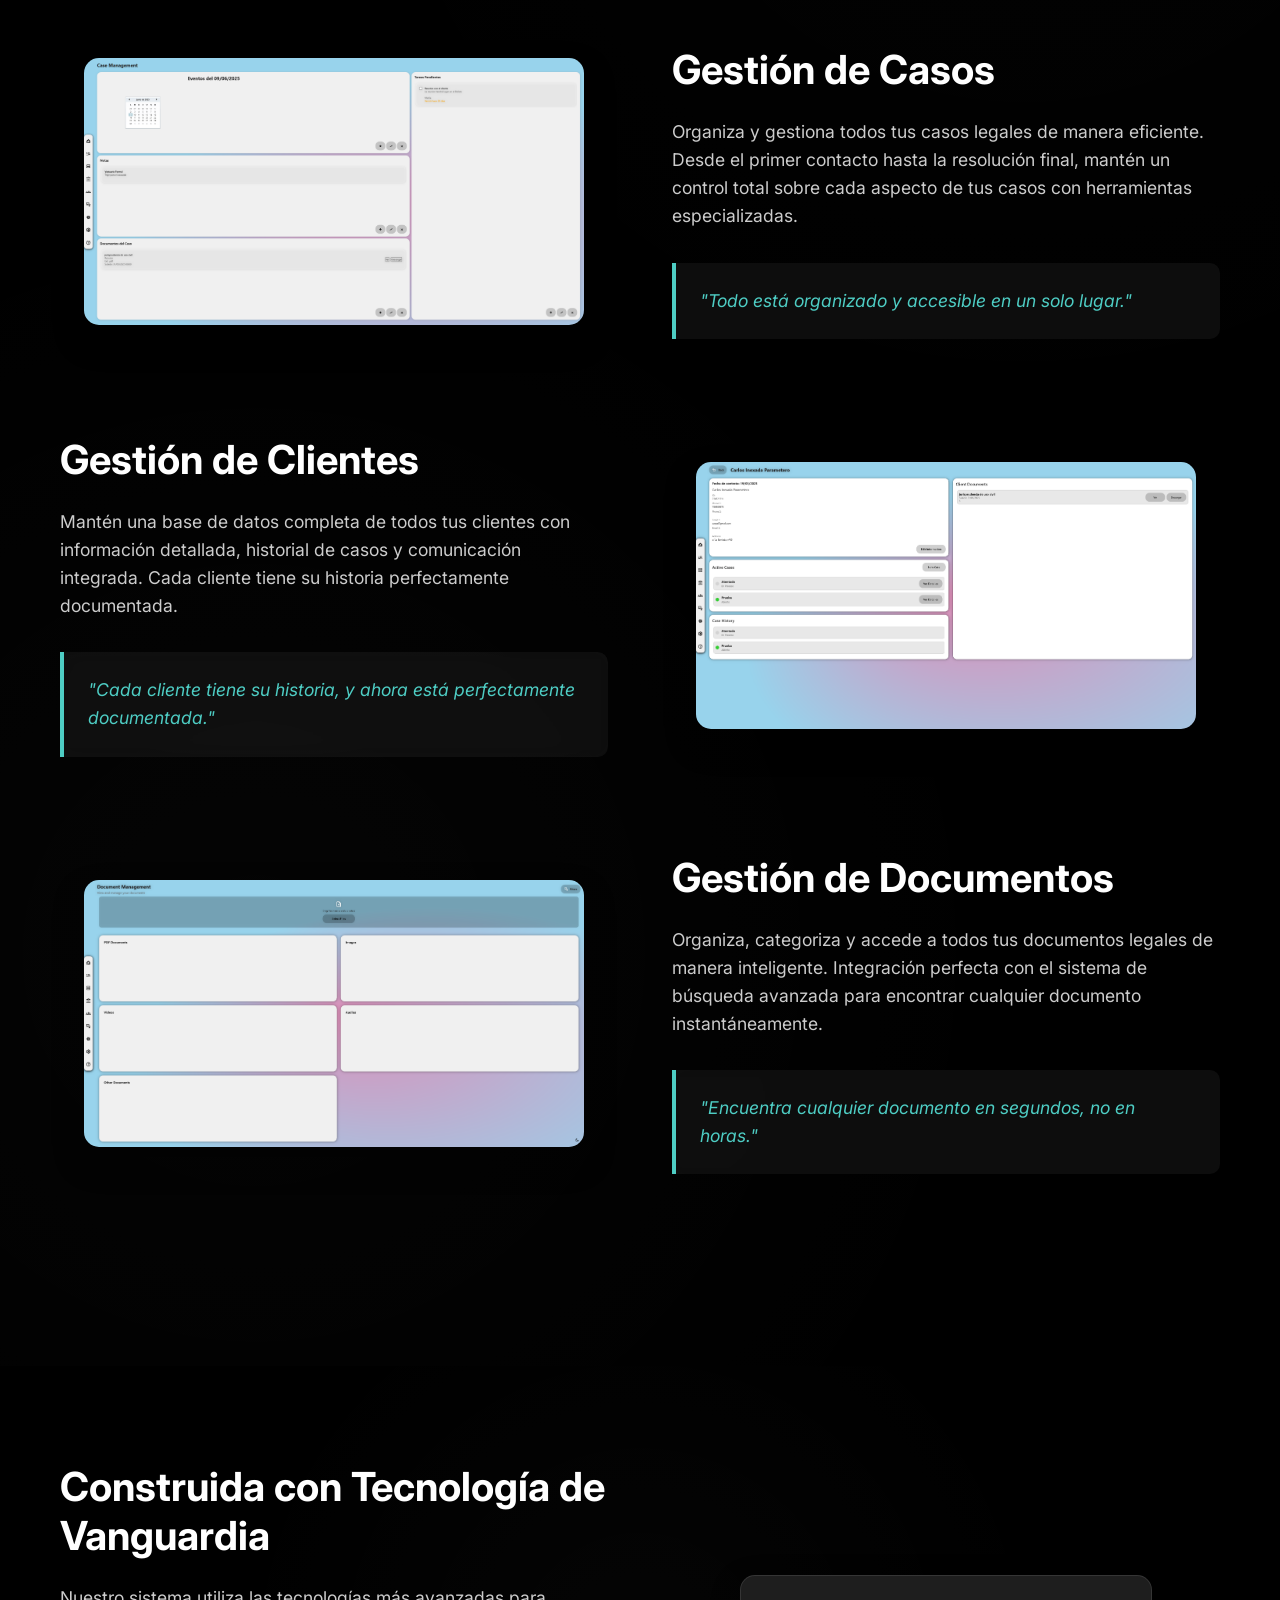
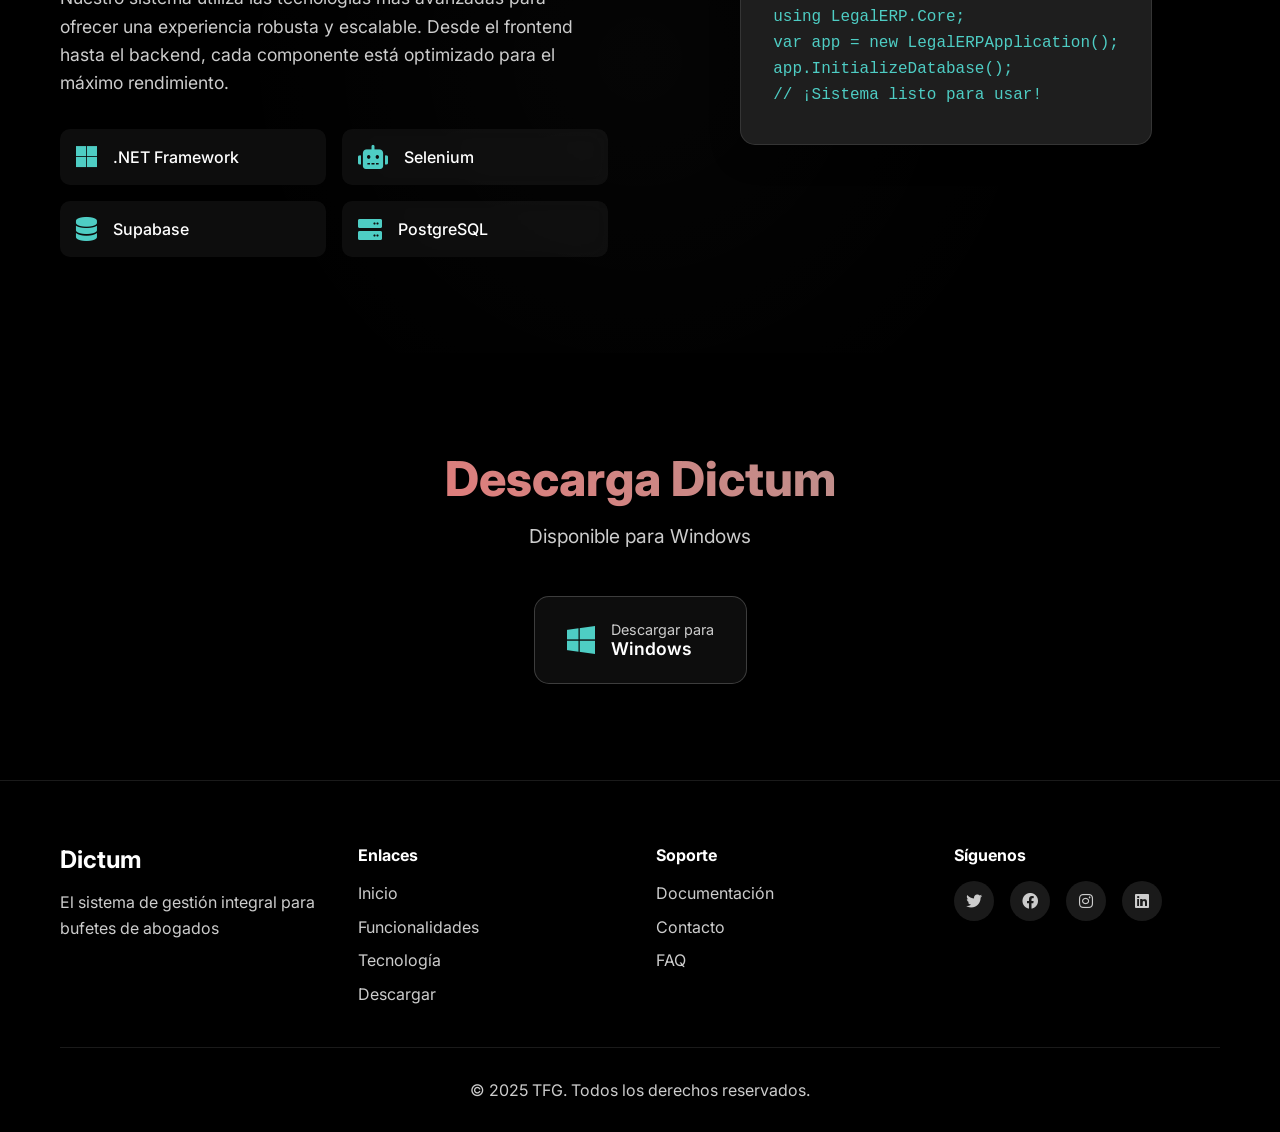
==== commit 6191b48a: "Update index.html" ====
--- a/index.html
+++ b/index.html
@@ -41,7 +41,7 @@
                 <div class="hero-info">
                     <div class="release-info">
                         <span class="coming-soon">Coming Soon</span>
-                        <span class="release-date">2024</span>
+                        <span class="release-date">2025</span>
                     </div>
                     <div class="platforms">
                         <span>Windows</span>
@@ -229,7 +229,7 @@
                 </div>
             </div>
             <div class="footer-bottom">
-                <p>&copy; 2024 TFG. Todos los derechos reservados.</p>
+                <p>&copy; 2025 TFG. Todos los derechos reservados.</p>
             </div>
         </div>
     </footer>
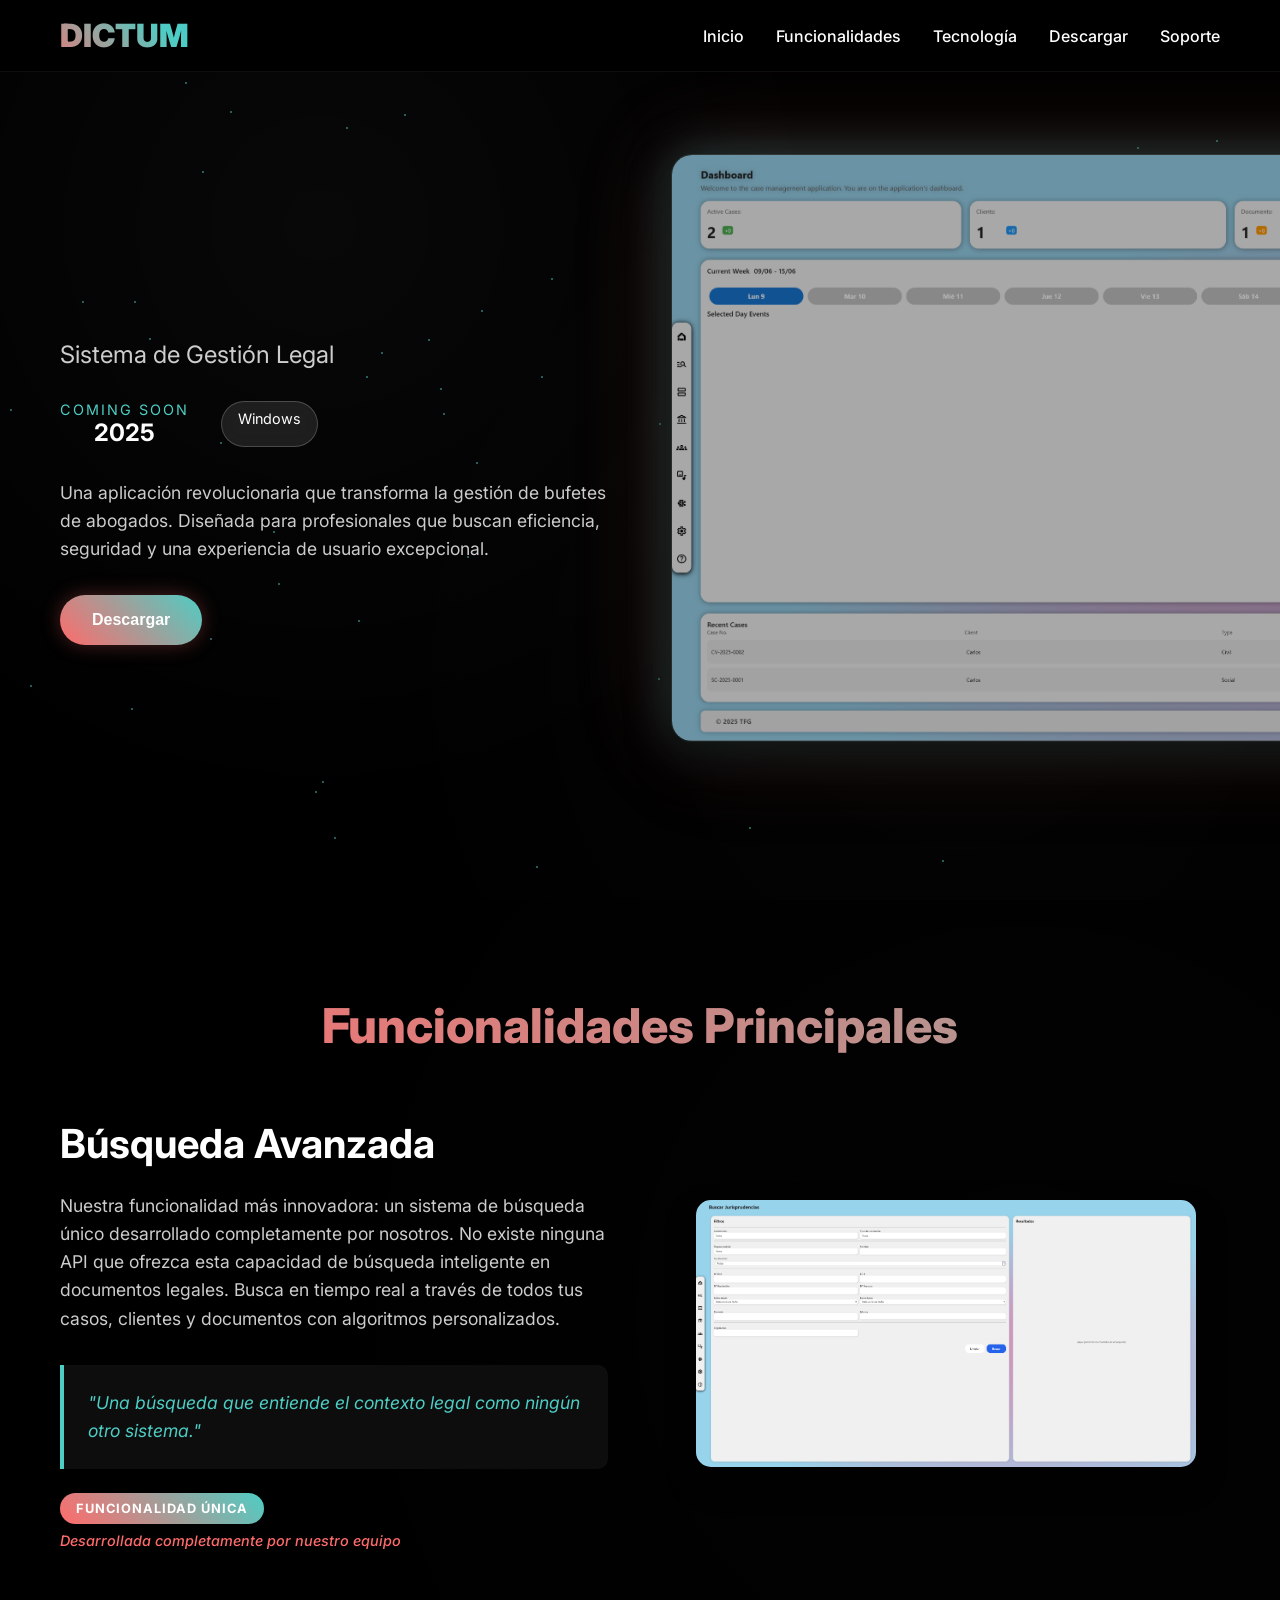
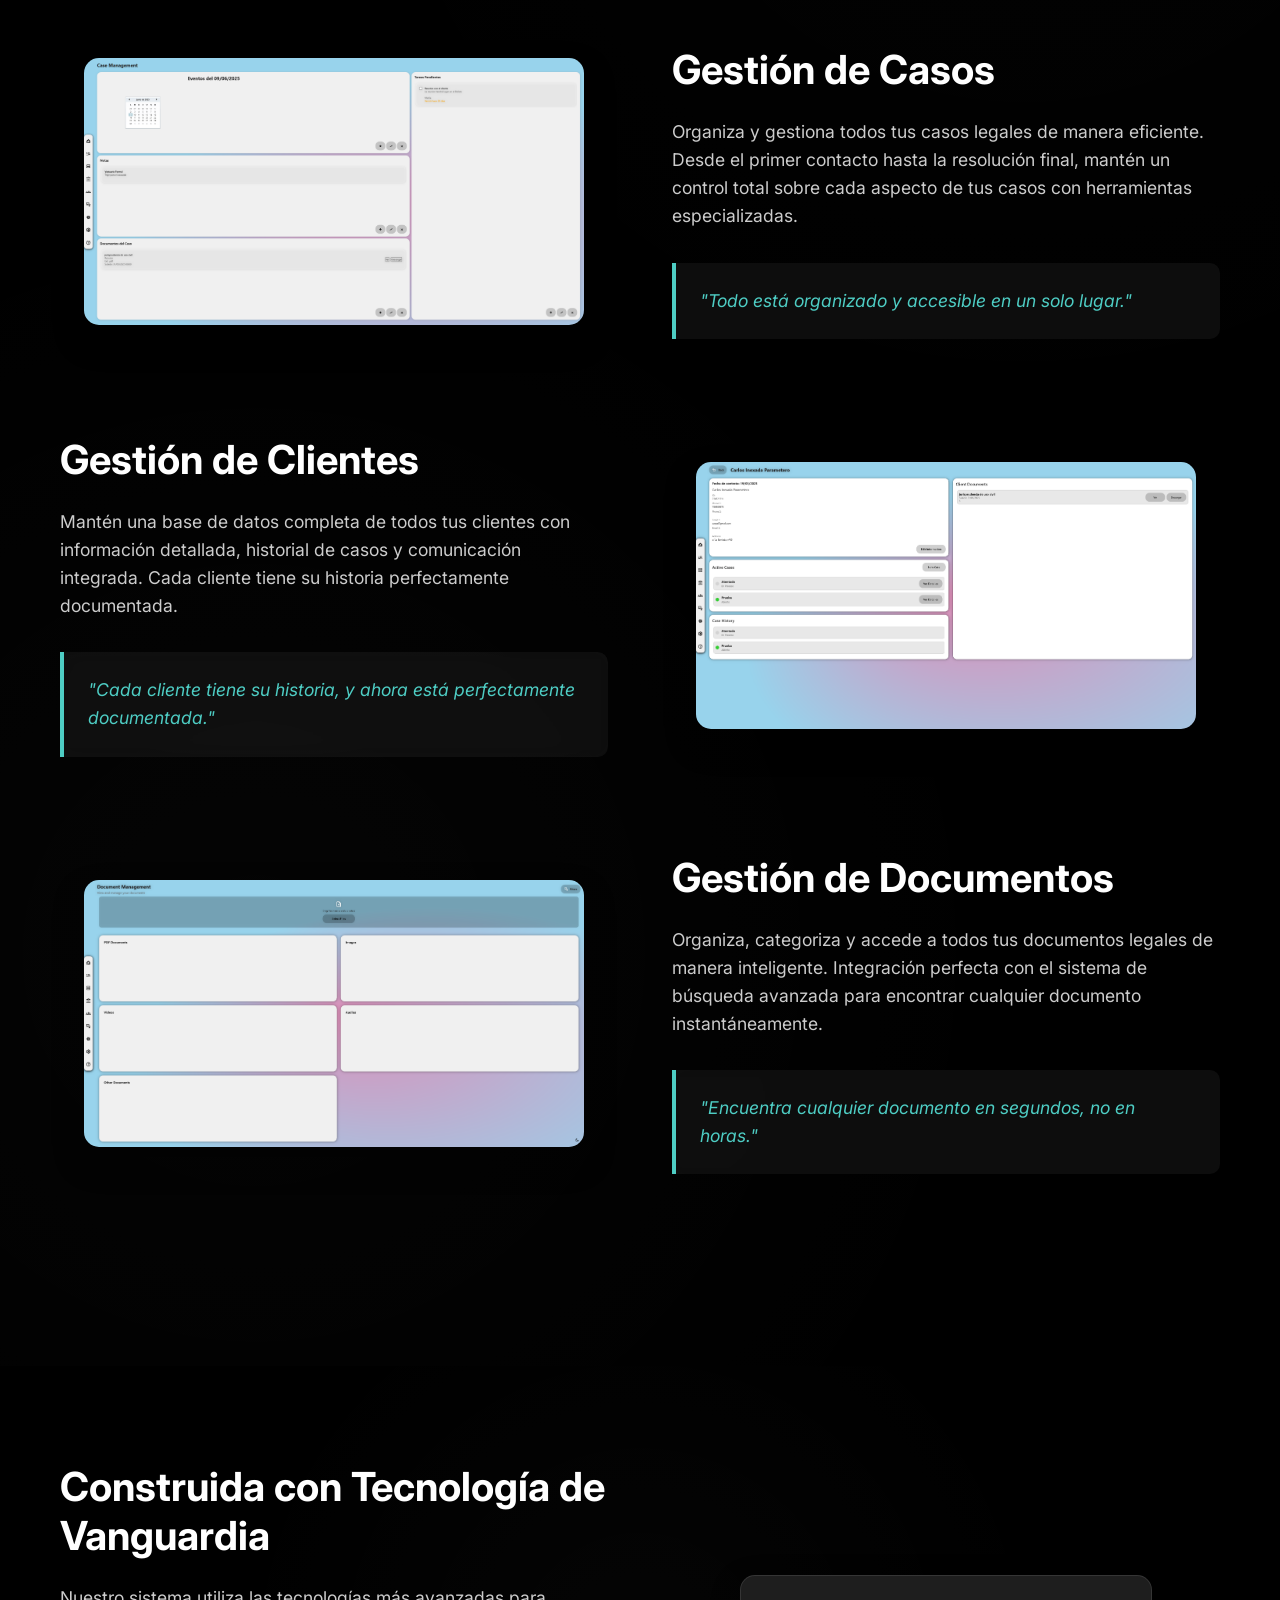
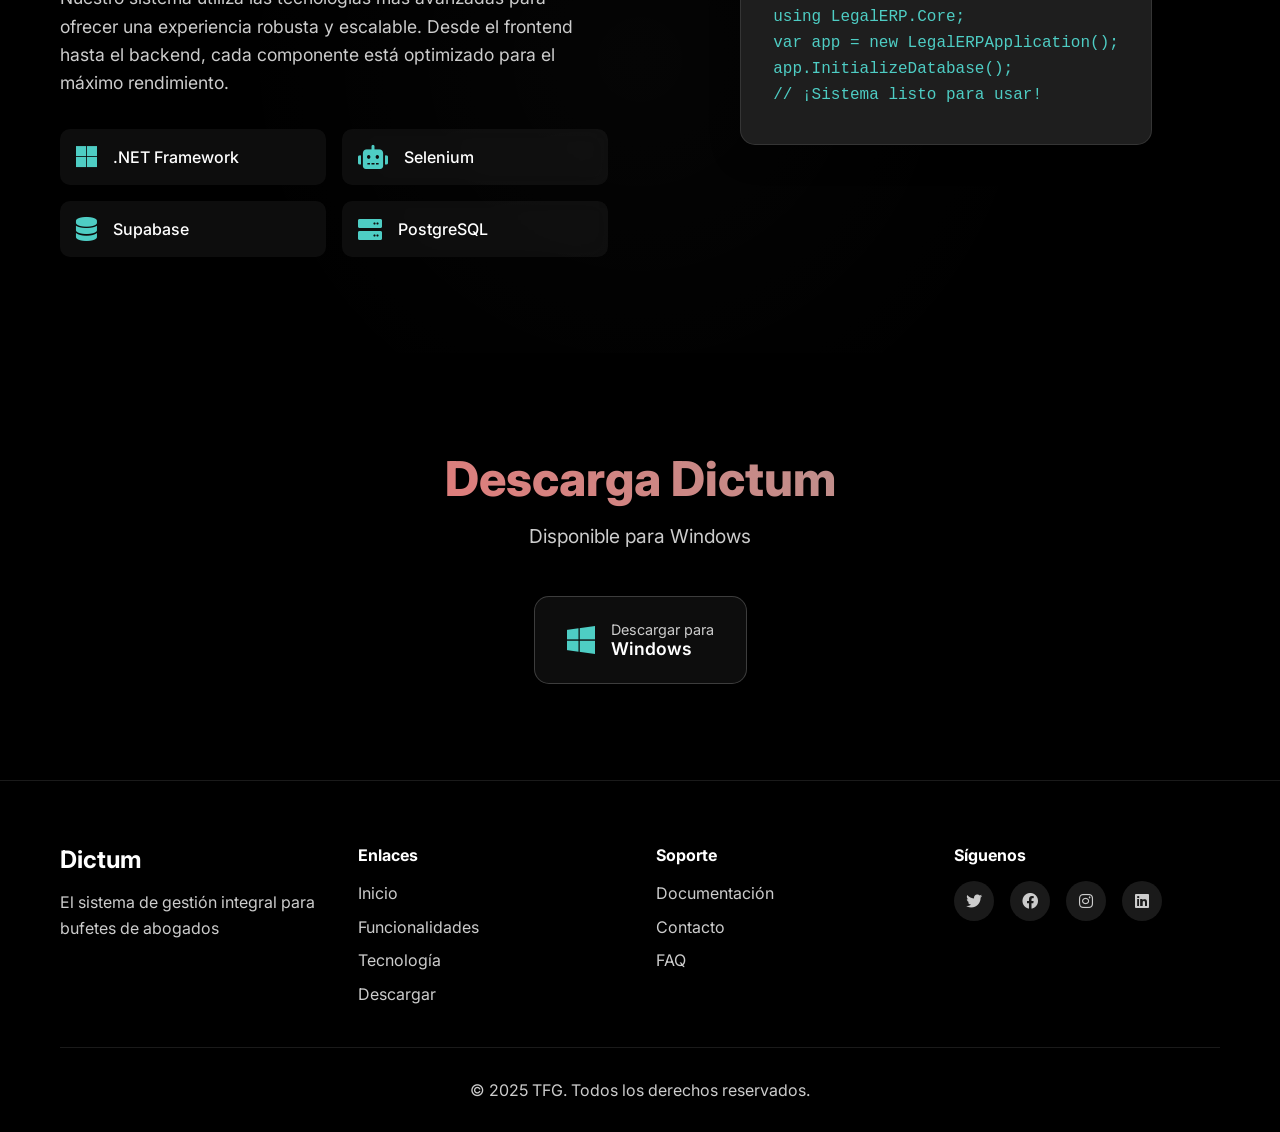
==== commit f78e2a82: "Update index.html" ====
--- a/index.html
+++ b/index.html
@@ -4,6 +4,7 @@
     <meta charset="UTF-8">
     <meta name="viewport" content="width=device-width, initial-scale=1.0">
     <title>Dictum</title>
+    <link rel="icon" href="/Recursos/logo-sin-fondo.png" type="image/png">
     <link rel="stylesheet" href="gta-style.css">
     <link href="https://fonts.googleapis.com/css2?family=Inter:wght@300;400;500;600;700;800;900&display=swap" rel="stylesheet">
     <link rel="stylesheet" href="https://cdnjs.cloudflare.com/ajax/libs/font-awesome/6.0.0/css/all.min.css">
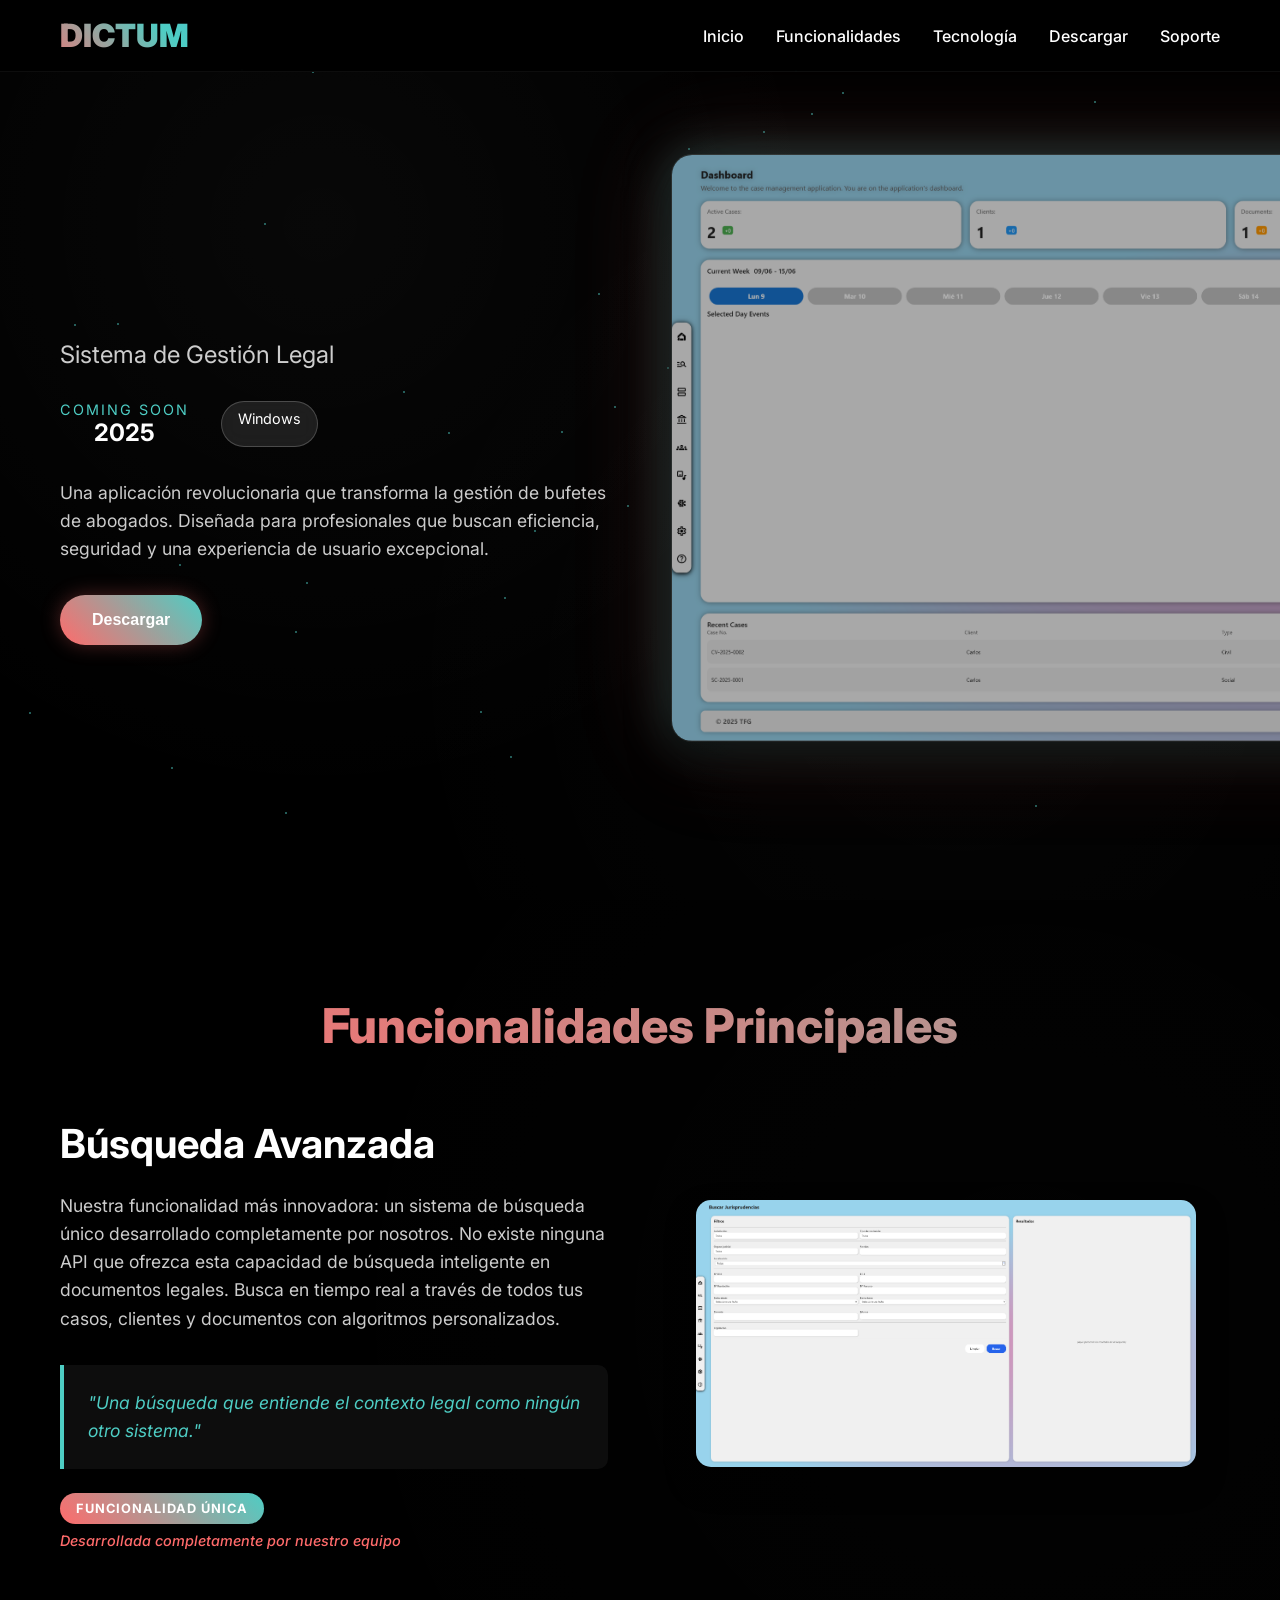
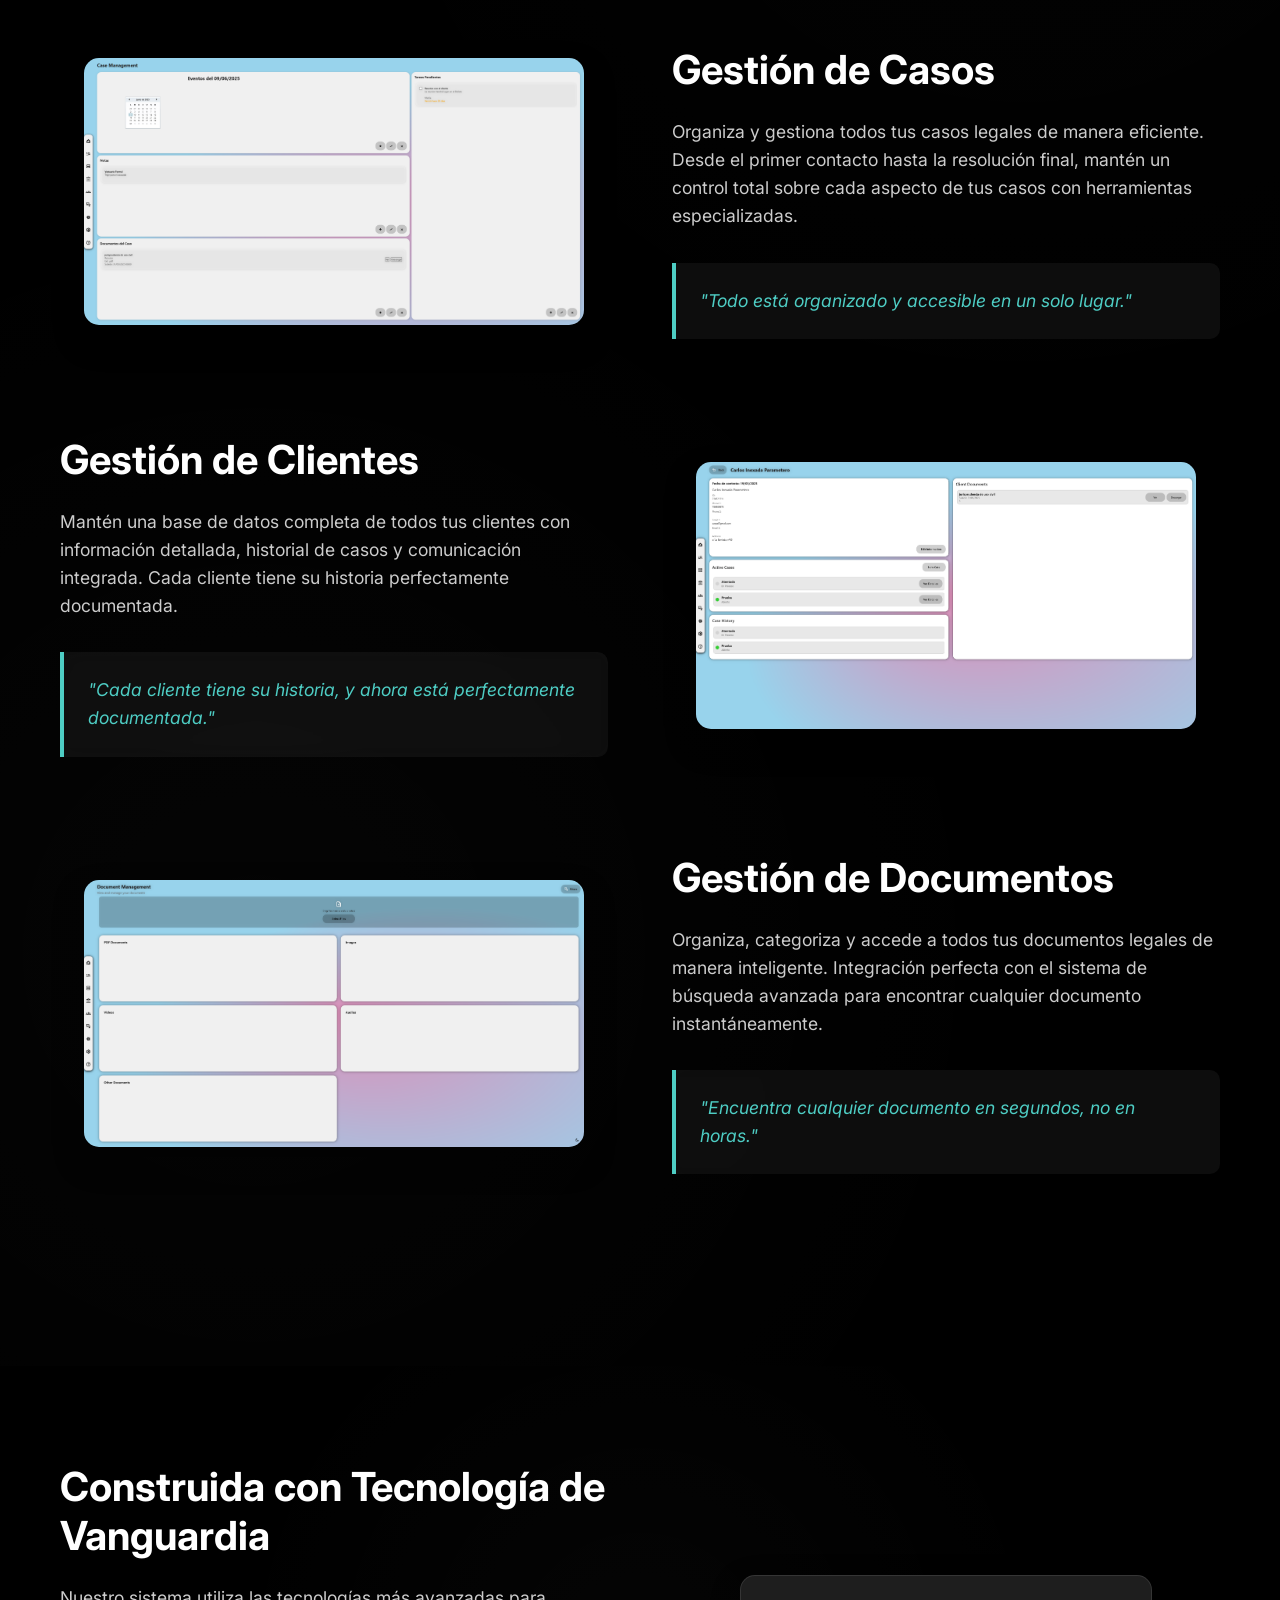
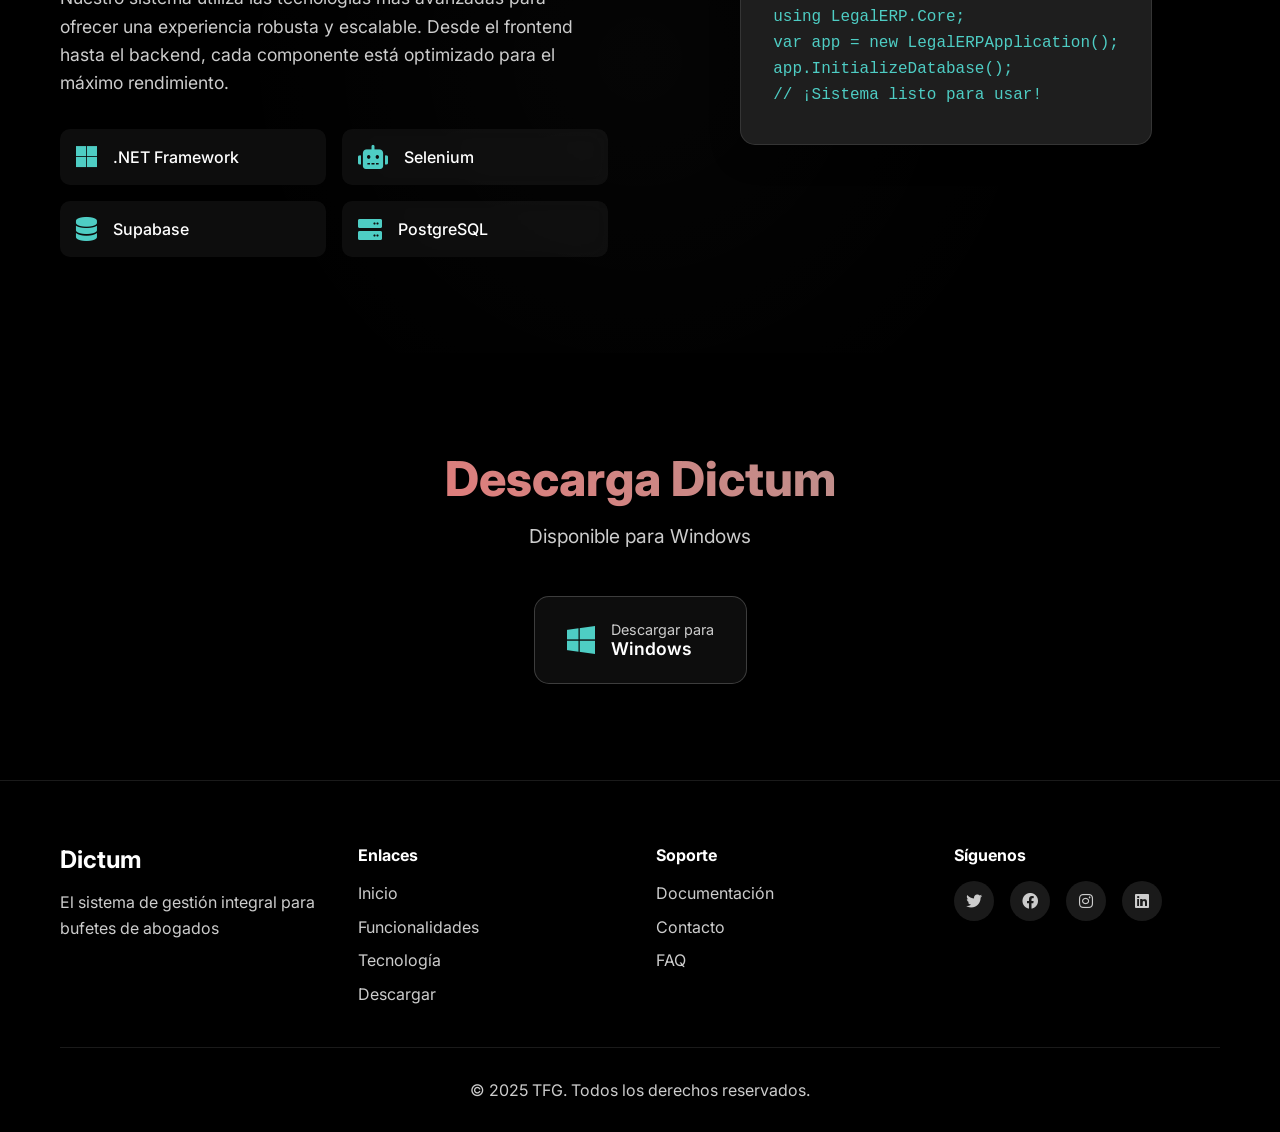
==== commit 3ef1d5d8: "logoo add" ====
--- a/index.html
+++ b/index.html
@@ -4,7 +4,7 @@
     <meta charset="UTF-8">
     <meta name="viewport" content="width=device-width, initial-scale=1.0">
     <title>Dictum</title>
-    <link rel="icon" href="/Recursos/logo-sin-fondo.png" type="image/png">
+    <link rel="icon" href="Recursos\logo.png" type="image/png">
     <link rel="stylesheet" href="gta-style.css">
     <link href="https://fonts.googleapis.com/css2?family=Inter:wght@300;400;500;600;700;800;900&display=swap" rel="stylesheet">
     <link rel="stylesheet" href="https://cdnjs.cloudflare.com/ajax/libs/font-awesome/6.0.0/css/all.min.css">
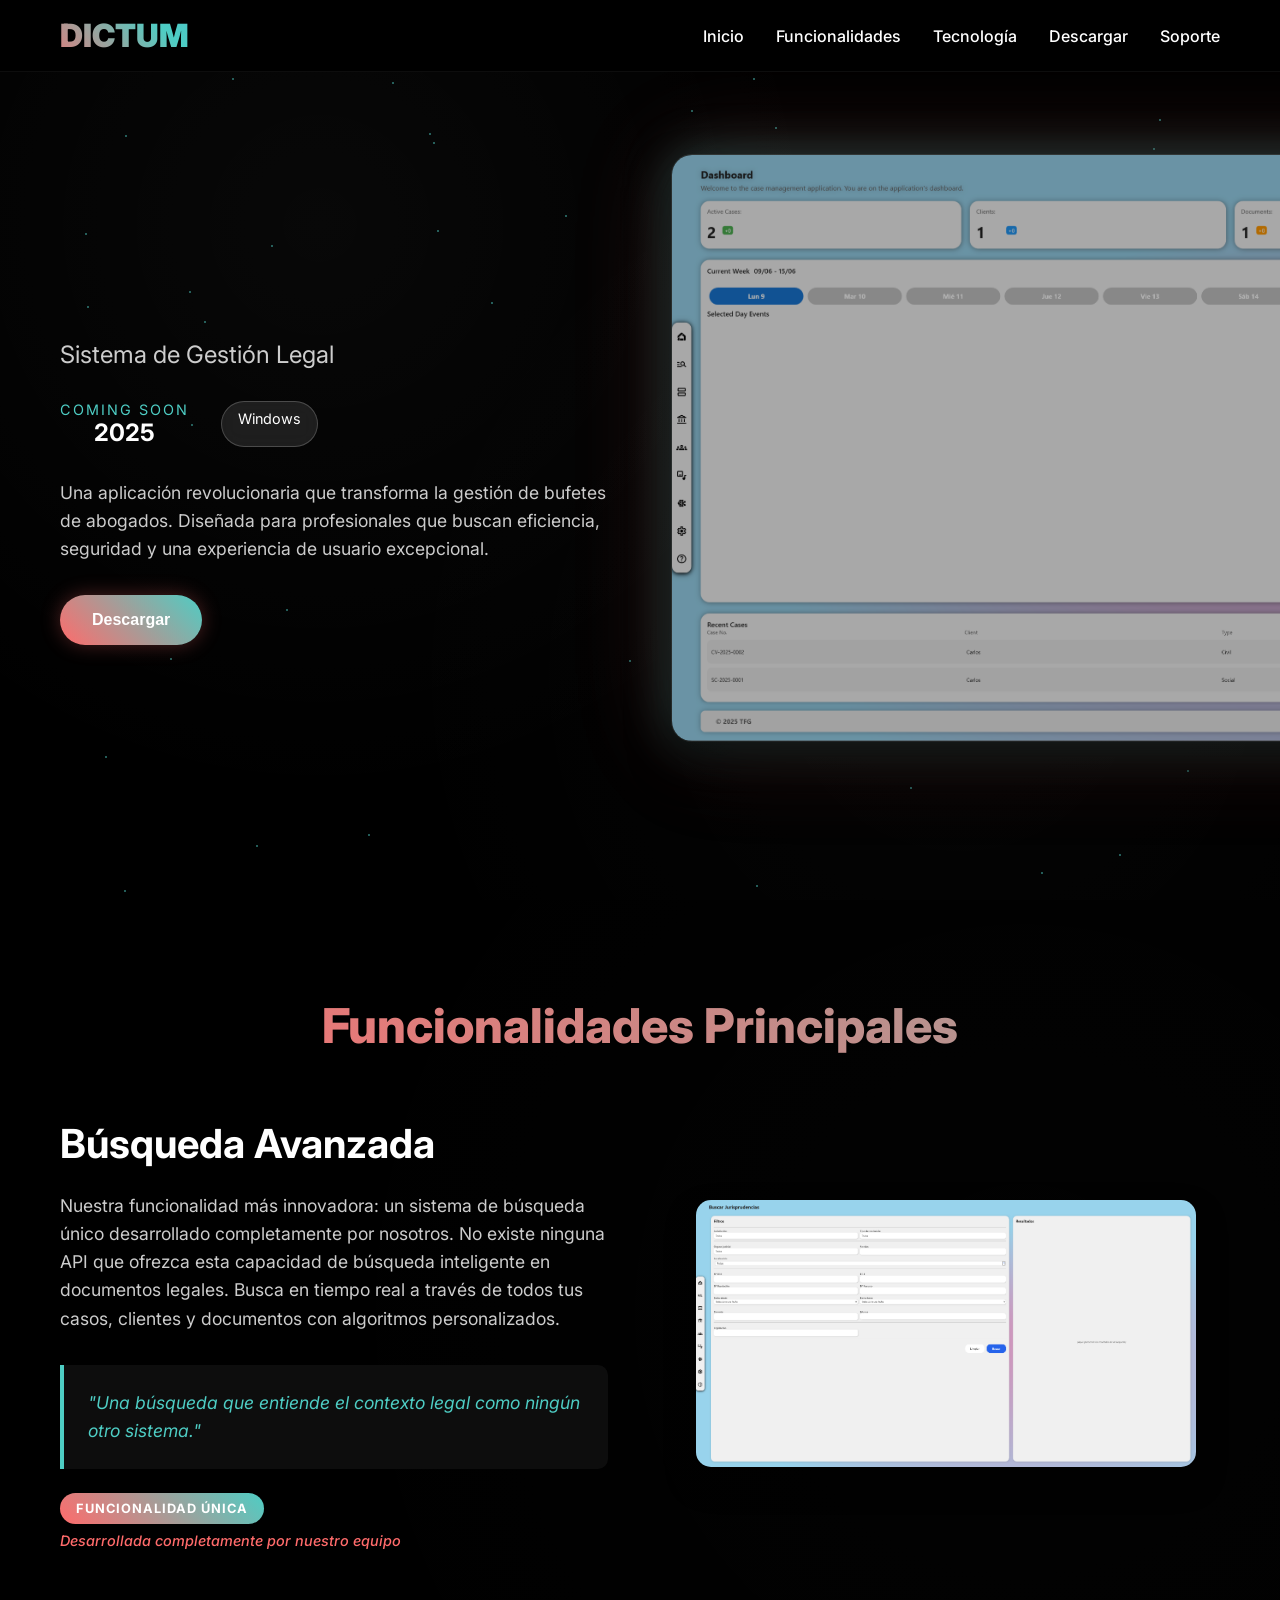
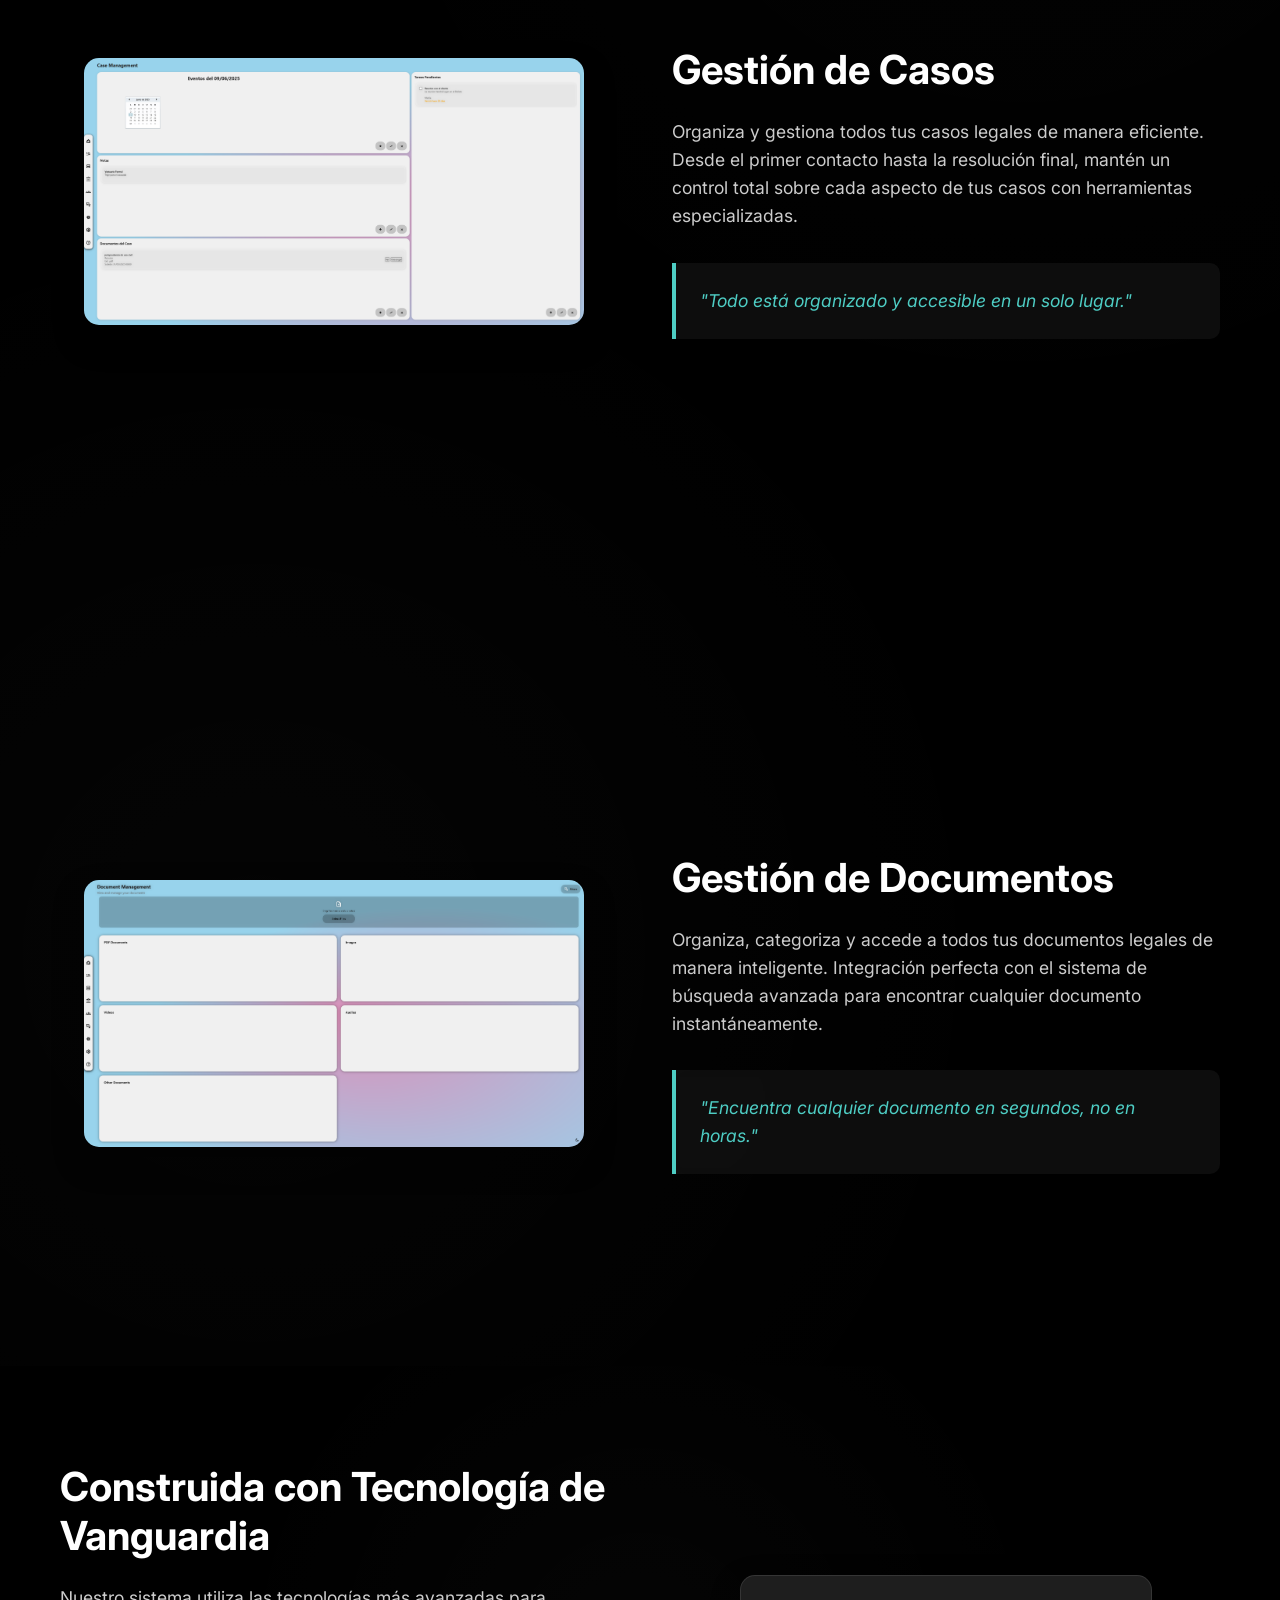
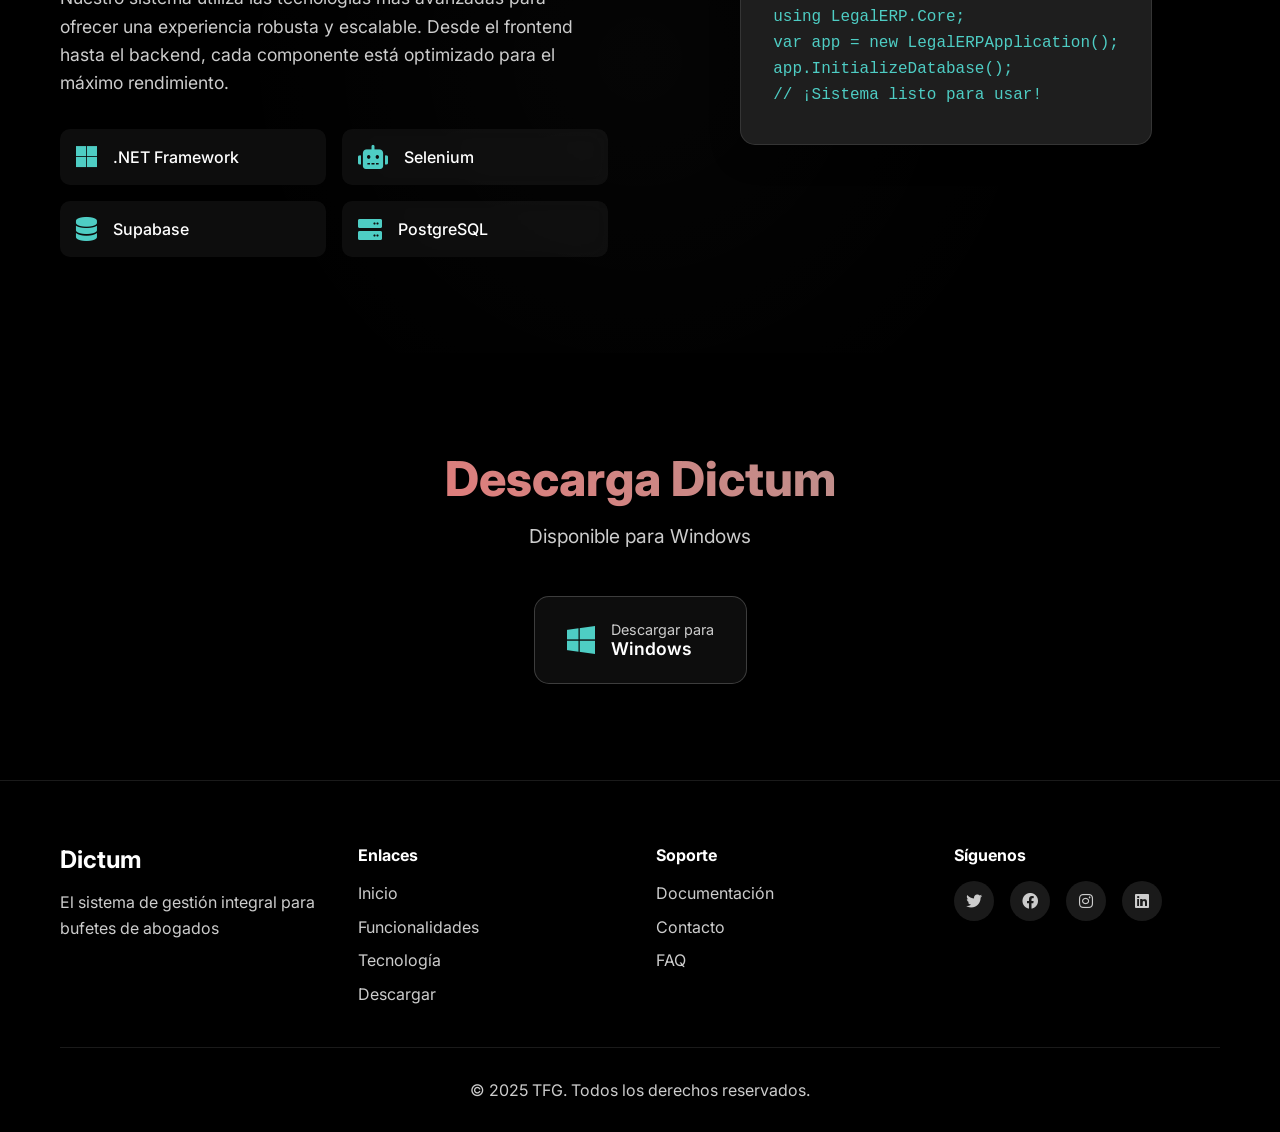
==== commit 8c83b7cf: "/" ====
--- a/index.html
+++ b/index.html
@@ -4,7 +4,7 @@
     <meta charset="UTF-8">
     <meta name="viewport" content="width=device-width, initial-scale=1.0">
     <title>Dictum</title>
-    <link rel="icon" href="Recursos\logo.png" type="image/png">
+    <link rel="icon" href="Recursos/logo.png" type="image/png">
     <link rel="stylesheet" href="gta-style.css">
     <link href="https://fonts.googleapis.com/css2?family=Inter:wght@300;400;500;600;700;800;900&display=swap" rel="stylesheet">
     <link rel="stylesheet" href="https://cdnjs.cloudflare.com/ajax/libs/font-awesome/6.0.0/css/all.min.css">
